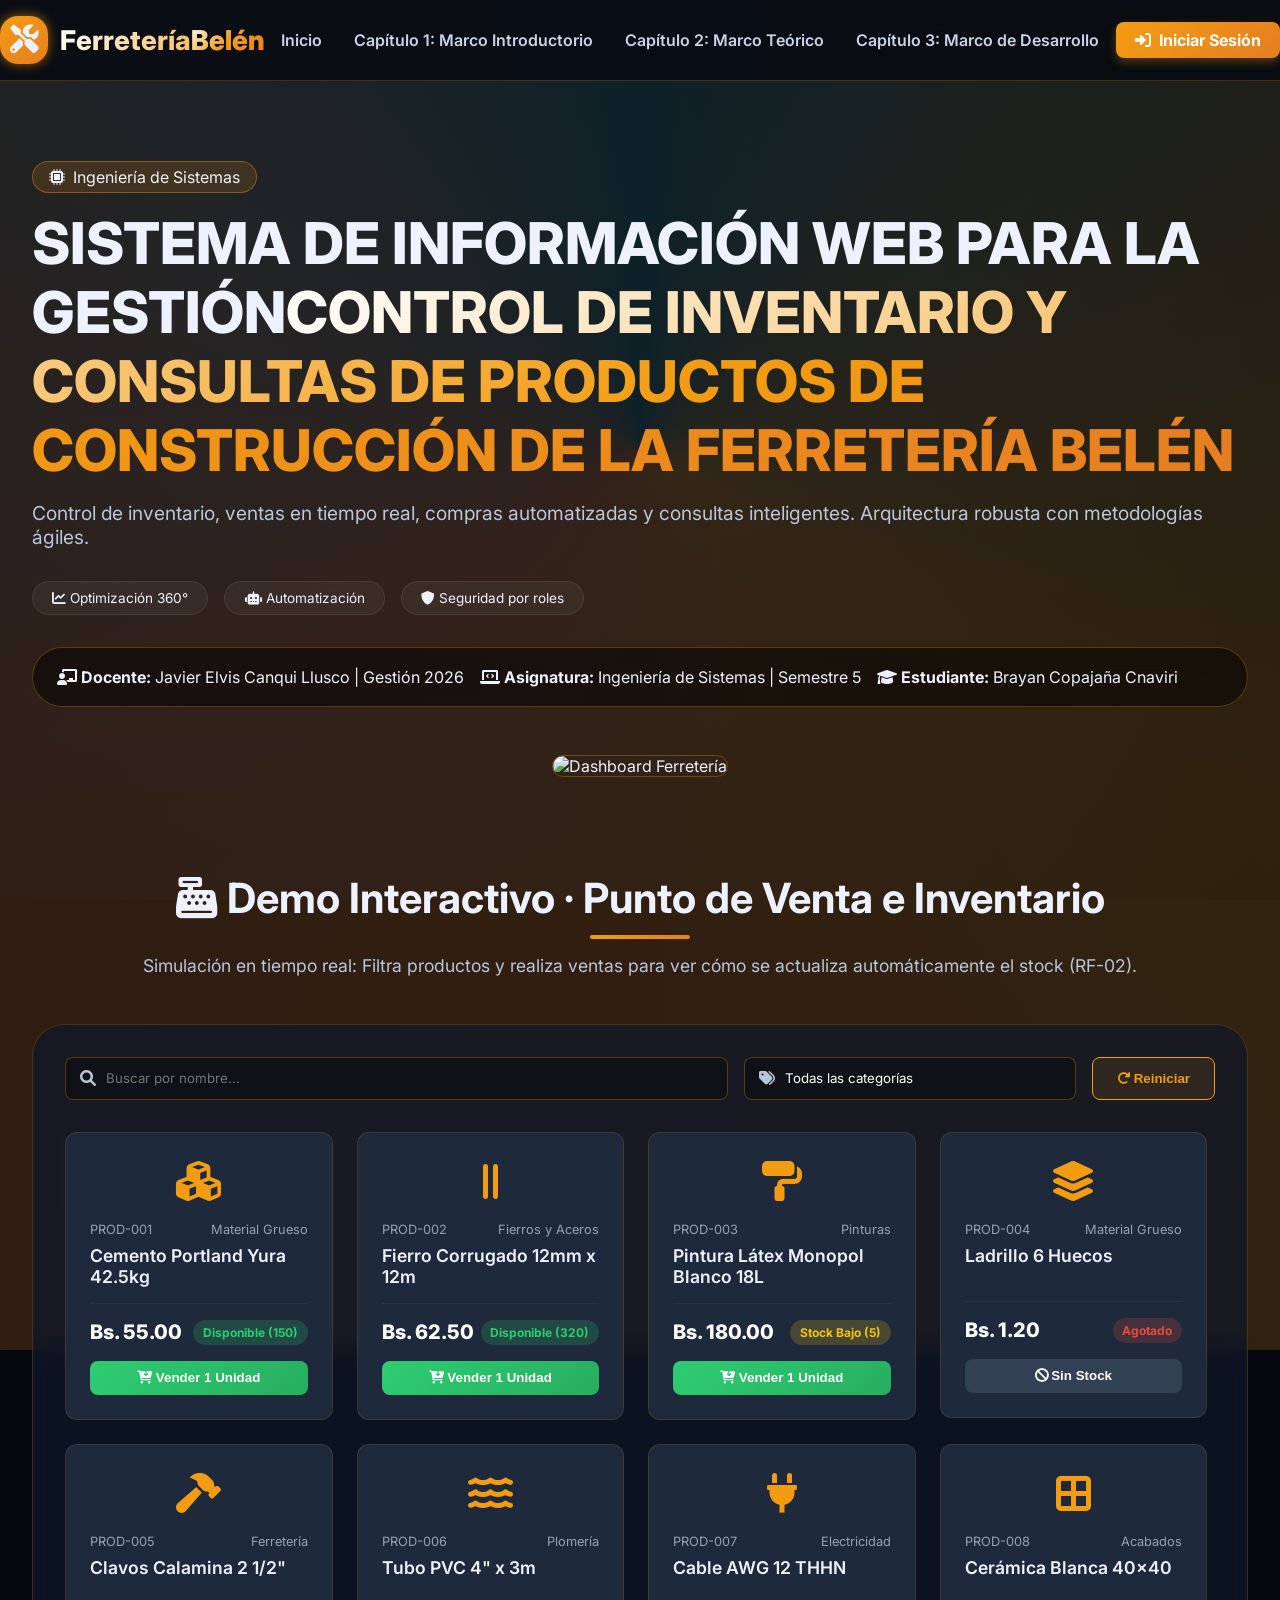
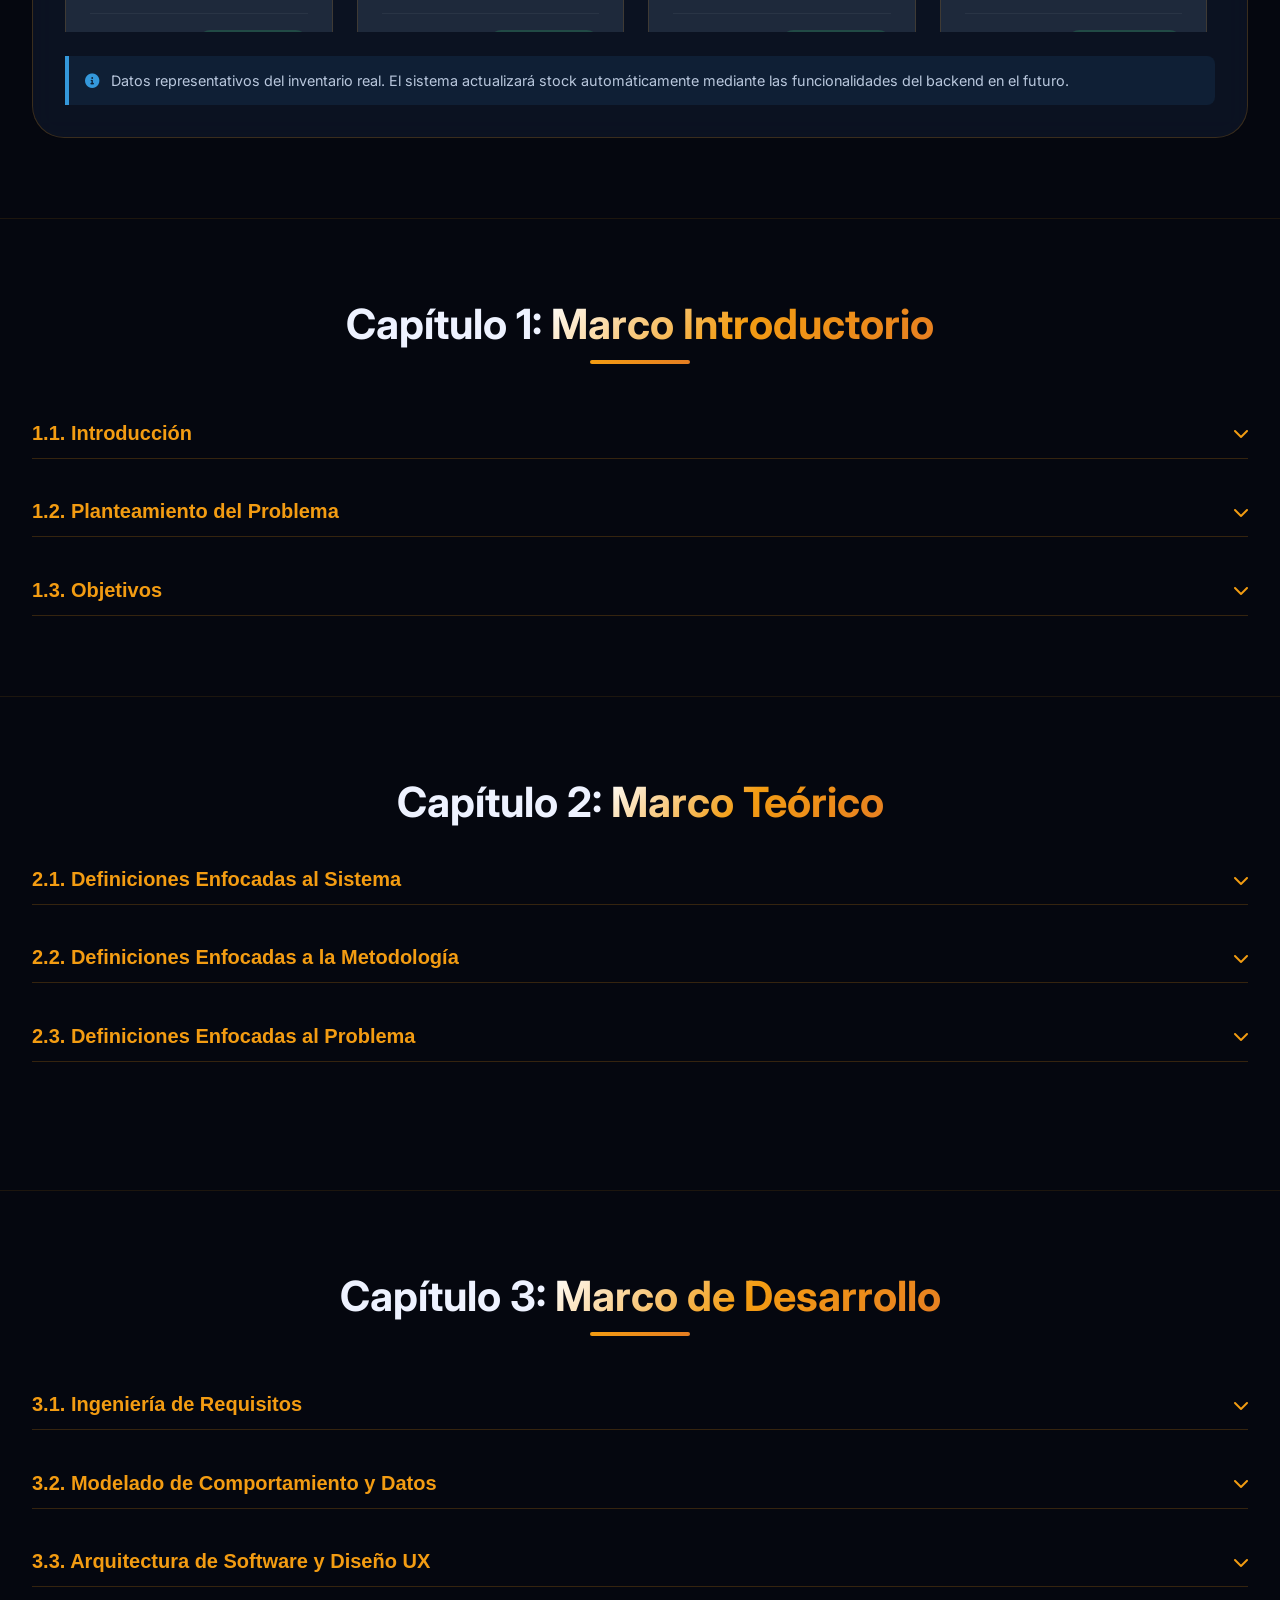
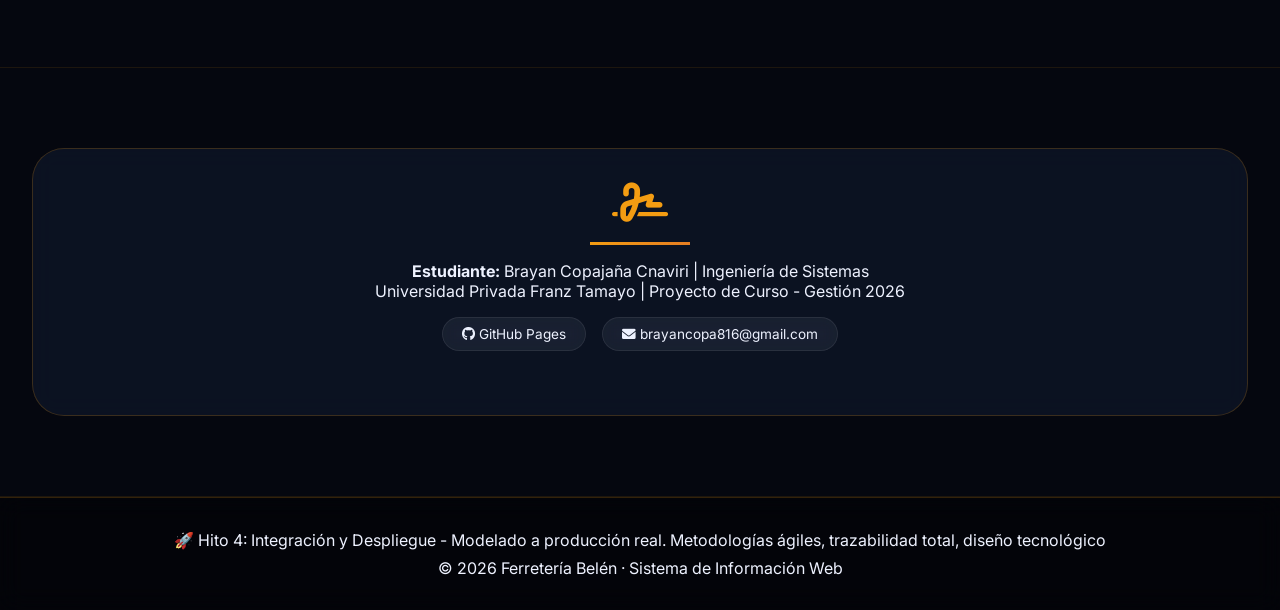
==== index.html @ 6c9a2f6b "Add files via upload" ====
<!DOCTYPE html>
<html lang="es">
<head>
    <meta charset="UTF-8">
    <meta name="viewport" content="width=device-width, initial-scale=1.0, viewport-fit=cover">
    <title>Ferretería Belén | Sistema de Gestión 4.0 - ISI-511</title>
    <!-- Google Fonts & Font Awesome 6 -->
    <link href="https://fonts.googleapis.com/css2?family=Inter:opsz,wght@14..32,300;400;600;700;800;900&display=swap" rel="stylesheet">
    <link rel="stylesheet" href="https://cdnjs.cloudflare.com/ajax/libs/font-awesome/6.0.0-beta3/css/all.min.css">
    <!-- CSS Propios -->
    <link rel="stylesheet" href="assets/css/style.css">
    <link rel="stylesheet" href="assets/css/responsive.css">
</head>
<body>
<div class="bg-aura"></div>

<header class="header">
    <div class="container nav-container">
        <div class="logo">
            <div class="logo-icon"><i class="fas fa-tools"></i></div>
            <div class="logo-text">Ferretería<span class="gradient-text">Belén</span></div>
        </div>
        <button class="mobile-toggle" id="menuToggle"><i class="fas fa-bars"></i></button>
        <nav class="nav-menu" id="navMenu">
            <ul>
                <li><a href="#inicio" class="nav-link">Inicio</a></li>
                <li><a href="#capitulo1" class="nav-link">Capítulo 1: Marco Introductorio</a></li>
                <li><a href="#capitulo2" class="nav-link">Capítulo 2: Marco Teórico</a></li>
                <li><a href="#capitulo3" class="nav-link">Capítulo 3: Marco de Desarrollo</a></li>
            </ul>
        </nav>

        <!-- Acceso al Sistema -->
        <div class="system-access" style="display: flex; gap: 1rem; align-items: center;">
            <a href="login.html" class="btn-login-static" style="background: linear-gradient(135deg, #f39c12, #e67e22); color: #fff; padding: 0.5rem 1.2rem; border-radius: 8px; font-weight: 700; text-decoration: none; display: flex; align-items: center; gap: 0.5rem; transition: 0.3s; box-shadow: 0 4px 10px rgba(243,156,18,0.3);">
                <i class="fas fa-sign-in-alt"></i> Iniciar Sesión
            </a>
        </div>
    </div>
</header>   

<main>
    <section id="inicio" class="hero">
        <div class="container hero-content">
            <div class="hero-text">
                <div class="hero-badge"><i class="fas fa-microchip"></i> Ingeniería de Sistemas </div>
                <h1>SISTEMA DE INFORMACIÓN WEB PARA LA GESTIÓN<span class="gradient-text">CONTROL DE INVENTARIO Y CONSULTAS DE PRODUCTOS DE CONSTRUCCIÓN DE LA FERRETERÍA BELÉN</span></h1>
                <p>Control de inventario, ventas en tiempo real, compras automatizadas y consultas inteligentes. Arquitectura robusta con metodologías ágiles.</p>
                <div class="stats-chip">
                    <span class="chip"><i class="fas fa-chart-line"></i> Optimización 360°</span>
                    <span class="chip"><i class="fas fa-robot"></i> Automatización</span>
                    <span class="chip"><i class="fas fa-shield-alt"></i> Seguridad por roles</span>
                </div>
                <div class="hero-card">
                    <div><i class="fas fa-chalkboard-user"></i> <strong>Docente:</strong> Javier Elvis Canqui Llusco | Gestión 2026</div>
                    <div><i class="fas fa-laptop-code"></i> <strong>Asignatura:</strong> Ingeniería de Sistemas | Semestre 5</div>
                    <div><i class="fas fa-graduation-cap"></i> <strong>Estudiante:</strong> Brayan Copajaña Cnaviri</div>
                </div>
            </div>
            <div class="hero-img">
                <img src="assets/img/logo.jpg" alt="Dashboard Ferretería">
            </div>
        </div>
    </section>



    </section>

<!-- DEMO INTERACTIVO: Consulta de productos (simulación frontend) -->
<section id="demo" class="section demo-section" style="padding-top: 2rem;">
    <div class="container">
        <div class="section-header">
            <h2><i class="fas fa-cash-register"></i> Demo Interactivo · Punto de Venta e Inventario</h2>
            <div class="gradient-line"></div>
            <p style="color: #b9c7dd; margin-top: 1rem; font-size: 1.1rem;">Simulación en tiempo real: Filtra productos y realiza ventas para ver cómo se actualiza automáticamente el stock (RF-02).</p>
        </div>
        <div class="glass-card demo-card" style="padding: 2rem;">
            <div class="filters-bar" style="display: flex; gap: 1rem; margin-bottom: 2rem; flex-wrap: wrap;">
                <div class="search-box" style="flex: 2; position: relative;">
                    <i class="fas fa-search" style="position: absolute; left: 15px; top: 50%; transform: translateY(-50%); color: #b9c7dd;"></i>
                    <input type="text" id="searchInput" placeholder="Buscar por nombre..." aria-label="Buscar producto" style="width: 100%; background: rgba(0,0,0,0.3); border: 1px solid rgba(243,156,18,0.3); color: white; padding: 0.8rem 1rem 0.8rem 2.5rem; border-radius: 8px; outline: none; font-family: 'Inter', sans-serif;">
                </div>
                <div class="category-filter" style="flex: 1; position: relative;">
                    <i class="fas fa-tags" style="position: absolute; left: 15px; top: 50%; transform: translateY(-50%); color: #b9c7dd;"></i>
                    <select id="categorySelect" style="width: 100%; background: rgba(0,0,0,0.3); border: 1px solid rgba(243,156,18,0.3); color: white; padding: 0.8rem 1rem 0.8rem 2.5rem; border-radius: 8px; outline: none; font-family: 'Inter', sans-serif; appearance: none; cursor: pointer;">
                        <option value="all" style="background: #0a0f1f;">Todas las categorías</option>
                    </select>
                </div>
                <button id="resetFilterBtn" class="btn-reset" style="background: rgba(243,156,18,0.1); border: 1px solid #f39c12; color: #f39c12; padding: 0.8rem 1.5rem; border-radius: 8px; cursor: pointer; transition: 0.3s; font-weight: 600;"><i class="fas fa-rotate-right"></i> Reiniciar</button>
            </div>
            
            <div id="productsContainer" class="products-grid-demo" style="display: grid; grid-template-columns: repeat(auto-fill, minmax(250px, 1fr)); gap: 1.5rem; margin-bottom: 1.5rem; max-height: 500px; overflow-y: auto; padding-right: 0.5rem;">
                <div class="loading-spinner" style="text-align: center; width: 100%; padding: 2rem; color: #f39c12;"><i class="fas fa-spinner fa-pulse"></i> Cargando catálogo...</div>
            </div>
            
            <div class="demo-info" style="background: rgba(52, 152, 219, 0.1); border-left: 4px solid #3498db; padding: 1rem; border-radius: 0 8px 8px 0; color: #b9c7dd; font-size: 0.9rem;">
                <i class="fas fa-info-circle" style="color: #3498db; margin-right: 0.5rem;"></i> Datos representativos del inventario real. El sistema actualizará stock automáticamente mediante las funcionalidades del backend en el futuro.
            </div>
        </div>
    </div>
</section>

<!-- CAPÍTULO 1: MARCO INTRODUCTORIO -->
<section id="capitulo1" class="section">
    <div class="container">
        <div class="section-header">
            <h2>Capítulo 1: <span class="gradient-text">Marco Introductorio</span></h2>
            <div class="gradient-line"></div>
        </div>
        
        <div class="content-block" style="margin-top: 2rem; color: #e2e8f0; line-height: 1.8;">

            <!-- 1.1 Introducción -->
            <div class="accordion-h3">
                <button class="accordion-btn" onclick="toggleAccordion(this)">
                    <span>1.1. Introducción</span>
                    <i class="fas fa-chevron-down accordion-icon"></i>
                </button>
            </div>
            <div class="accordion-content">
            <p style="margin-bottom: 1rem; padding-top: 1rem;">La transformación digital se ha convertido en un factor clave para mejorar la competitividad y eficiencia de las organizaciones, especialmente en pequeñas y medianas empresas dedicadas a actividades comerciales. En el sector ferretero, la gestión adecuada de inventarios, ventas y compras constituye un elemento fundamental para garantizar la disponibilidad de productos, optimizar recursos y brindar una atención eficiente a los clientes.</p>
            <p style="margin-bottom: 1rem;">La Ferretería Belén desarrolla actividades relacionadas con la comercialización de materiales y productos para la construcción, manejando un amplio catálogo de artículos que requieren un control permanente de existencias, movimientos de inventario y registro de transacciones comerciales. Sin embargo, gran parte de estos procesos se realizan de forma manual mediante registros físicos y anotaciones tradicionales, lo que limita la capacidad de administrar la información de manera eficiente y oportuna.</p>
            <p style="margin-bottom: 1rem;">Desde la perspectiva de la Ingeniería de Sistemas, la automatización de procesos mediante sistemas de información permite integrar datos, reducir errores operativos y proporcionar información confiable para la toma de decisiones. En este contexto, surge la necesidad de desarrollar un Sistema de Información Web para la Gestión, Control de Inventarios y Consultas de Productos de Construcción de la Ferretería Belén, orientado a optimizar los procesos administrativos y operativos mediante el uso de tecnologías web, bases de datos relacionales y mecanismos de control automatizado.</p>
            <p style="margin-bottom: 2rem;">La implementación de esta solución tecnológica permitirá centralizar la información de productos, ventas, compras y consultas, facilitando el acceso en tiempo real a los datos del negocio y contribuyendo al fortalecimiento de la gestión organizacional de la empresa.</p>
            </div>

            <!-- 1.2 Planteamiento del Problema -->
            <div class="accordion-h3">
                <button class="accordion-btn" onclick="toggleAccordion(this)">
                    <span>1.2. Planteamiento del Problema</span>
                    <i class="fas fa-chevron-down accordion-icon"></i>
                </button>
            </div>
            <div class="accordion-content">
            <p style="margin-bottom: 1rem;">Actualmente, la Ferretería Belén presenta deficiencias en la gestión y control de su inventario debido a la utilización de procedimientos manuales para el registro de productos, ventas y compras. Esta situación genera dificultades para mantener información actualizada sobre la disponibilidad de productos, ocasionando inconsistencias en los registros, errores humanos frecuentes y retrasos en las operaciones diarias. La ausencia de un sistema integrado impide realizar un seguimiento preciso de las entradas y salidas de inventario, provocando pérdidas económicas derivadas de productos vencidos, dañados o extraviados. Asimismo, existe dificultad para identificar productos con alta demanda, productos de baja rotación y niveles críticos de stock, afectando directamente la planificación de compras y la reposición de mercancías.</p>
            <p style="margin-bottom: 1.5rem;">Bajo este contexto, se formula la siguiente Pregunta Esencial desarrollada:</p>
            
            <div class="glass-card" style="margin-bottom: 1.5rem; text-align: center; border-left: 4px solid #f39c12;">
                <strong>¿Cómo diseñar e implementar un sistema de información web que permita automatizar, optimizar y asegurar el control del inventario en la Ferretería Belén, garantizando precisión en los registros, acceso en tiempo real a la información y soporte efectivo para la toma de decisiones?</strong>
            </div>

            <p style="margin-bottom: 1rem; padding-top: 1rem;">La presente investigación busca responder esta interrogante mediante el análisis, diseño y propuesta de una solución tecnológica que permita mejorar significativamente la gestión de inventarios, ventas, compras y consultas de productos dentro de la organización.</p>
            </div>

            <!-- 1.3 Objetivos -->
            <div class="accordion-h3">
                <button class="accordion-btn" onclick="toggleAccordion(this)">
                    <span>1.3. Objetivos</span>
                    <i class="fas fa-chevron-down accordion-icon"></i>
                </button>
            </div>
            <div class="accordion-content">

            <div class="accordion-h4">
                <button class="accordion-btn" onclick="toggleAccordion(this)">
                    <span>1.3.1. Objetivo General</span>
                    <i class="fas fa-chevron-down accordion-icon"></i>
                </button>
            </div>
            <div class="accordion-content">
            <div class="glass-card" style="margin-bottom: 1.5rem; margin-top:0.5rem;">
                <p>Desarrollar un sistema de información web para la gestión, control de inventarios y consulta de productos de construcción de la Ferretería Belén, mediante la integración de módulos de administración de productos, ventas, compras, reportes y consultas, con el propósito de automatizar los procesos operativos, garantizar la integridad de la información, optimizar el control del inventario y proporcionar soporte eficiente para la toma de decisiones administrativas.</p>
            </div>
            </div>

            <div class="accordion-h4">
                <button class="accordion-btn" onclick="toggleAccordion(this)">
                    <span>1.3.2. Objetivos Específicos</span>
                    <i class="fas fa-chevron-down accordion-icon"></i>
                </button>
            </div>
            <div class="accordion-content">
            <div class="glass-card" style="margin-bottom: 1.5rem; margin-top:0.5rem;">
                <ul style="margin-left: 0.5rem; list-style: none; padding-left: 0;">
                    <li style="margin-bottom: 0.8rem; padding-left: 1.5rem; text-indent: -1.5rem;"><i class="fas fa-check" style="color: #f39c12; margin-right: 0.5rem;"></i>Implementar un módulo de gestión de productos que permita registrar, actualizar, eliminar y consultar información relacionada con productos de construcción, incluyendo categorías, proveedores, precios y niveles de stock.</li>
                    <li style="margin-bottom: 0.8rem; padding-left: 1.5rem; text-indent: -1.5rem;"><i class="fas fa-check" style="color: #f39c12; margin-right: 0.5rem;"></i>Desarrollar un módulo de gestión de ventas que registre transacciones comerciales en tiempo real, genere comprobantes y actualice automáticamente las existencias disponibles en el inventario.</li>
                    <li style="margin-bottom: 0.8rem; padding-left: 1.5rem; text-indent: -1.5rem;"><i class="fas fa-check" style="color: #f39c12; margin-right: 0.5rem;"></i>Diseñar e implementar un módulo de gestión de compras a proveedores que permita registrar adquisiciones de productos y sincronizar automáticamente la actualización del stock almacenado.</li>
                    <li style="margin-bottom: 0.8rem; padding-left: 1.5rem; text-indent: -1.5rem;"><i class="fas fa-check" style="color: #f39c12; margin-right: 0.5rem;"></i>Implementar un módulo de consulta de productos que facilite la búsqueda y visualización de información mediante filtros por nombre, categoría, disponibilidad y características del producto.</li>
                    <li style="margin-bottom: 0.8rem; padding-left: 1.5rem; text-indent: -1.5rem;"><i class="fas fa-check" style="color: #f39c12; margin-right: 0.5rem;"></i>Desarrollar un módulo de generación de reportes que permita obtener información consolidada sobre inventarios, ventas, compras y ganancias para apoyar los procesos de control y toma de decisiones.</li>
                    <li style="margin-bottom: 0.8rem; padding-left: 1.5rem; text-indent: -1.5rem;"><i class="fas fa-check" style="color: #f39c12; margin-right: 0.5rem;"></i>Implementar un mecanismo de autenticación y control de acceso basado en roles de usuario, garantizando la seguridad, confidencialidad e integridad de la información gestionada por el sistema.</li>
                    <li style="margin-bottom: 0.8rem; padding-left: 1.5rem; text-indent: -1.5rem;"><i class="fas fa-check" style="color: #f39c12; margin-right: 0.5rem;"></i>Diseñar una arquitectura cliente-servidor basada en tecnologías web y bases de datos relacionales que asegure la disponibilidad, escalabilidad y mantenibilidad de la aplicación.</li>
                    <li style="margin-bottom: 0.8rem; padding-left: 1.5rem; text-indent: -1.5rem;"><i class="fas fa-check" style="color: #f39c12; margin-right: 0.5rem;"></i>Automatizar los procesos de actualización de inventario mediante reglas de negocio que controlen las entradas y salidas de productos derivadas de compras y ventas realizadas en el sistema.</li>
                </ul>
            </div>
            </div>
            </div><!-- /1.3 content -->

        </div>
    </div>
</section>

<!-- CAPÍTULO 2: MARCO TEÓRICO -->
<section id="capitulo2" class="section">
    <div class="container">
        <div class="section-header">
            <h2>Capítulo 2: <span class="gradient-text">Marco Teórico</span></h2>
        <div class="content-block" style="margin-top: 2rem; color: #e2e8f0; line-height: 1.8;">

            <!-- 2.1 Definiciones al Sistema -->
            <div class="accordion-h3">
                <button class="accordion-btn" onclick="toggleAccordion(this)">
                    <span>2.1. Definiciones Enfocadas al Sistema</span>
                    <i class="fas fa-chevron-down accordion-icon"></i>
                </button>
            </div>
            <div class="accordion-content">

            <div class="accordion-h4">
                <button class="accordion-btn" onclick="toggleAccordion(this)">
                    <span>2.1.1. Sistema de Información Web</span>
                    <i class="fas fa-chevron-down accordion-icon"></i>
                </button>
            </div>
            <div class="accordion-content">
            <div class="glass-card" style="margin-bottom: 1.5rem; margin-top:0.5rem;">
                <p style="margin-bottom: 1rem;">Un sistema de información web es una aplicación informática desarrollada para gestionar, procesar, almacenar y distribuir información mediante tecnologías web, permitiendo el acceso a los datos a través de navegadores y redes de comunicación. Su finalidad es automatizar procesos organizacionales, mejorar la eficiencia operativa y proporcionar información confiable para la toma de decisiones.</p>
                <p>En el presente proyecto, el Sistema de Información Web para la Gestión, Control de Inventarios y Consultas de Productos de Construcción de la Ferretería Belén permitirá administrar productos, ventas, compras, consultas y reportes mediante una plataforma centralizada y accesible para los usuarios autorizados.</p>
            </div>
            </div>

            <div class="accordion-h4">
                <button class="accordion-btn" onclick="toggleAccordion(this)">
                    <span>2.1.2. Taxonomía del Sistema</span>
                    <i class="fas fa-chevron-down accordion-icon"></i>
                </button>
            </div>
            <div class="accordion-content">
            <div class="glass-card" style="margin-bottom: 1.5rem; margin-top:0.5rem;">
                <p style="margin-bottom: 1rem;">Voy a tomar como base la bibliográfica de Ian Sommerville en su obra "Ingeniería de Software" el presente proyecto se clasifica formalmente dentro de las categorías de aplicaciones interactivas basadas en transacciones o compras. La justificación es que según Sommerville, las aplicaciones interactivas basadas en transacciones son aquellos sistemas de software que se ejecutan en una computadora remota y los cuales los usuarios acceden desde sus propias terminales para interactuar con la base de datos centralizada.</p>
                <p>El autor destaca que la función principal de estos sistemas es procesar las peticiones de los usuarios para actualizar la información de la base de datos o extraer datos de la misma, siendo algunos ejemplos las aplicaciones de gestión empresarial o comercios electrónicos.</p>
            </div>
            </div>
            </div><!-- /2.1 content -->

            <!-- 2.2 Definiciones a la Metodología -->
            <div class="accordion-h3">
                <button class="accordion-btn" onclick="toggleAccordion(this)">
                    <span>2.2. Definiciones Enfocadas a la Metodología</span>
                    <i class="fas fa-chevron-down accordion-icon"></i>
                </button>
            </div>
            <div class="accordion-content">

            <div class="accordion-h4">
                <button class="accordion-btn" onclick="toggleAccordion(this)">
                    <span>2.2.1. Metodología Ágil Scrum</span>
                    <i class="fas fa-chevron-down accordion-icon"></i>
                </button>
            </div>
            <div class="accordion-content">
            <div class="glass-card" style="margin-bottom: 1.5rem; margin-top:0.5rem;">
                <p style="margin-bottom: 1rem;">Scrum es una metodología ágil utilizada para el desarrollo de software mediante procesos iterativos e incrementales. Su objetivo principal es entregar funcionalidades de valor en ciclos cortos denominados Sprints, permitiendo una rápida adaptación a cambios en los requerimientos.</p>
                <p>Para el desarrollo del sistema de la Ferretería Belén, Scrum permitirá organizar el trabajo en módulos funcionales como gestión de productos, ventas, compras, consultas y reportes.</p>
            </div>
            </div>

            <div class="accordion-h4">
                <button class="accordion-btn" onclick="toggleAccordion(this)">
                    <span>2.2.2. Ingeniería de Requisitos</span>
                    <i class="fas fa-chevron-down accordion-icon"></i>
                </button>
            </div>
            <div class="accordion-content">
            <div class="glass-card" style="margin-bottom: 1.5rem; margin-top:0.5rem;">
                <p style="margin-bottom: 1rem;">La Ingeniería de Requisitos es la disciplina encargada de identificar, analizar, documentar y validar las necesidades de los usuarios y de la organización. Constituye la base para el diseño y construcción de sistemas de software.</p>
                <p>En el proyecto se identificaron requisitos funcionales relacionados con la gestión de productos, ventas, compras, consultas y generación de reportes, además de requisitos no funcionales asociados a seguridad, compatibilidad y rendimiento.</p>
            </div>
            </div>

            <div class="accordion-h4">
                <button class="accordion-btn" onclick="toggleAccordion(this)">
                    <span>2.2.3. Diagramas de Casos de Uso (UML)</span>
                    <i class="fas fa-chevron-down accordion-icon"></i>
                </button>
            </div>
            <div class="accordion-content">
            <div class="glass-card" style="margin-bottom: 1.5rem; margin-top:0.5rem;">
                <p style="margin-bottom: 1rem;">Los Diagramas de Casos de Uso forman parte del Lenguaje Unificado de Modelado (UML) y permiten representar gráficamente la interacción entre los actores y las funcionalidades del sistema.</p>
                <p>En el sistema de la Ferretería Belén, los principales actores son el Administrador y el Cliente. Los casos de uso identificados incluyen iniciar sesión, gestionar productos, gestionar ventas, gestionar compras a proveedores, consultar productos y generar reportes.</p>
            </div>
            </div>

            <div class="accordion-h4">
                <button class="accordion-btn" onclick="toggleAccordion(this)">
                    <span>2.2.4. Modelo Entidad Relación (DER)</span>
                    <i class="fas fa-chevron-down accordion-icon"></i>
                </button>
            </div>
            <div class="accordion-content">
            <div class="glass-card" style="margin-bottom: 1.5rem; margin-top:0.5rem;">
                <p style="margin-bottom: 1rem;">El Modelo Entidad Relación (DER) es una técnica de modelado de datos utilizada para representar la estructura lógica de una base de datos mediante entidades, atributos y relaciones.</p>
                <p>En el presente proyecto, el DER permite representar entidades como Productos, Ventas, Compras, Clientes, Proveedores, Usuarios y Empleados, definiendo las relaciones necesarias para garantizar la integridad y consistencia de la información almacenada en la base de datos.</p>
            </div>
            </div>
            </div><!-- /2.2 content -->

            <!-- 2.3 Definiciones al Problema -->
            <div class="accordion-h3">
                <button class="accordion-btn" onclick="toggleAccordion(this)">
                    <span>2.3. Definiciones Enfocadas al Problema</span>
                    <i class="fas fa-chevron-down accordion-icon"></i>
                </button>
            </div>
            <div class="accordion-content">

            <div class="accordion-h4">
                <button class="accordion-btn" onclick="toggleAccordion(this)">
                    <span>2.3.1. Glosario Técnico</span>
                    <i class="fas fa-chevron-down accordion-icon"></i>
                </button>
            </div>
            <div class="accordion-content">
            <div class="glass-card" style="margin-bottom: 1.5rem; margin-top:0.5rem;">
                <ul style="margin-left: 0.5rem; list-style: none; padding-left: 0;">
                    <li style="margin-bottom: 0.8rem; padding-left: 1.5rem; text-indent: -1.5rem;"><i class="fas fa-angle-right" style="color: #f39c12; margin-right: 0.5rem;"></i><strong>Inventario:</strong> Conjunto de productos almacenados disponibles para su comercialización.</li>
                    <li style="margin-bottom: 0.8rem; padding-left: 1.5rem; text-indent: -1.5rem;"><i class="fas fa-angle-right" style="color: #f39c12; margin-right: 0.5rem;"></i><strong>Stock:</strong> Cantidad existente de un producto dentro del inventario.</li>
                    <li style="margin-bottom: 0.8rem; padding-left: 1.5rem; text-indent: -1.5rem;"><i class="fas fa-angle-right" style="color: #f39c12; margin-right: 0.5rem;"></i><strong>Producto:</strong> Artículo de construcción comercializado por la Ferretería Belén.</li>
                    <li style="margin-bottom: 0.8rem; padding-left: 1.5rem; text-indent: -1.5rem;"><i class="fas fa-angle-right" style="color: #f39c12; margin-right: 0.5rem;"></i><strong>Proveedor:</strong> Empresa o persona encargada de suministrar productos a la ferretería.</li>
                    <li style="margin-bottom: 0.8rem; padding-left: 1.5rem; text-indent: -1.5rem;"><i class="fas fa-angle-right" style="color: #f39c12; margin-right: 0.5rem;"></i><strong>Venta:</strong> Transacción comercial mediante la cual se registra la salida de productos.</li>
                    <li style="margin-bottom: 0.8rem; padding-left: 1.5rem; text-indent: -1.5rem;"><i class="fas fa-angle-right" style="color: #f39c12; margin-right: 0.5rem;"></i><strong>Compra:</strong> Proceso de adquisición de productos provenientes de proveedores.</li>
                    <li style="margin-bottom: 0.8rem; padding-left: 1.5rem; text-indent: -1.5rem;"><i class="fas fa-angle-right" style="color: #f39c12; margin-right: 0.5rem;"></i><strong>Cliente:</strong> Persona que adquiere productos ofrecidos por la ferretería.</li>
                    <li style="margin-bottom: 0.8rem; padding-left: 1.5rem; text-indent: -1.5rem;"><i class="fas fa-angle-right" style="color: #f39c12; margin-right: 0.5rem;"></i><strong>Reporte:</strong> Documento generado por el sistema con información de inventario, ventas o ganancias.</li>
                    <li style="margin-bottom: 0.8rem; padding-left: 1.5rem; text-indent: -1.5rem;"><i class="fas fa-angle-right" style="color: #f39c12; margin-right: 0.5rem;"></i><strong>Categoría:</strong> Clasificación para organizar los productos dentro del sistema.</li>
                </ul>
            </div>
            </div>

            <div class="accordion-h4">
                <button class="accordion-btn" onclick="toggleAccordion(this)">
                    <span>2.3.2. Reglas de Negocio</span>
                    <i class="fas fa-chevron-down accordion-icon"></i>
                </button>
            </div>
            <div class="accordion-content">
            <div class="glass-card" style="margin-bottom: 1.5rem; margin-top:0.5rem;">
                <ul style="margin-left: 0.5rem; list-style: none; padding-left: 0;">
                    <li style="margin-bottom: 0.8rem; padding-left: 2rem; text-indent: -2rem;"><strong style="color: #f39c12;">RN-01.</strong> Todo producto registrado debe pertenecer a una categoría existente.</li>
                    <li style="margin-bottom: 0.8rem; padding-left: 2rem; text-indent: -2rem;"><strong style="color: #f39c12;">RN-02.</strong> Todo producto debe estar asociado a un proveedor registrado en el sistema.</li>
                    <li style="margin-bottom: 0.8rem; padding-left: 2rem; text-indent: -2rem;"><strong style="color: #f39c12;">RN-03.</strong> No se podrá realizar una venta si el stock disponible es menor a la cantidad solicitada.</li>
                    <li style="margin-bottom: 0.8rem; padding-left: 2rem; text-indent: -2rem;"><strong style="color: #f39c12;">RN-04.</strong> Cada venta debe actualizar automáticamente el stock del producto.</li>
                    <li style="margin-bottom: 0.8rem; padding-left: 2rem; text-indent: -2rem;"><strong style="color: #f39c12;">RN-05.</strong> Cada compra registrada debe incrementar automáticamente el inventario.</li>
                    <li style="margin-bottom: 0.8rem; padding-left: 2rem; text-indent: -2rem;"><strong style="color: #f39c12;">RN-06.</strong> Solo los usuarios autenticados podrán acceder a las funcionalidades administrativas.</li>
                    <li style="margin-bottom: 0.8rem; padding-left: 2rem; text-indent: -2rem;"><strong style="color: #f39c12;">RN-07.</strong> Los clientes únicamente podrán realizar consultas de productos y disponibilidad.</li>
                    <li style="margin-bottom: 0.8rem; padding-left: 2rem; text-indent: -2rem;"><strong style="color: #f39c12;">RN-08.</strong> El sistema deberá registrar la fecha y hora de cada compra y venta realizada.</li>
                    <li style="margin-bottom: 0.8rem; padding-left: 2rem; text-indent: -2rem;"><strong style="color: #f39c12;">RN-09.</strong> Todo reporte deberá generarse utilizando información almacenada en la base de datos.</li>
                    <li style="margin-bottom: 0.8rem; padding-left: 2rem; text-indent: -2rem;"><strong style="color: #f39c12;">RN-10.</strong> Los productos con stock igual a cero serán considerados productos agotados.</li>
                </ul>
            </div>
            </div><!-- /2.3.2 content -->
            </div><!-- /2.3 content -->
        </div>
    </div>
</section>

<!-- CAPÍTULO 3: MARCO DE DESARROLLO -->
<section id="capitulo3" class="section">
    <div class="container">
        <div class="section-header">
            <h2>Capítulo 3: <span class="gradient-text">Marco de Desarrollo</span></h2>
            <div class="gradient-line"></div>
        </div>

        <div class="content-block" style="margin-top: 2rem; color: #e2e8f0; line-height: 1.8;">
            
            <div class="accordion-h3">
                <button class="accordion-btn" onclick="toggleAccordion(this)">
                    <span>3.1. Ingeniería de Requisitos</span>
                    <i class="fas fa-chevron-down accordion-icon"></i>
                </button>
            </div>
            <div class="accordion-content">
            
            <div class="accordion-h4">
                <button class="accordion-btn" onclick="toggleAccordion(this)">
                    <span>3.1.1. Especificación de Requisitos</span>
                    <i class="fas fa-chevron-down accordion-icon"></i>
                </button>
            </div>
            <div class="accordion-content">
            <p style="margin-bottom: 1.5rem;">La especificación de requisitos permite identificar y documentar las necesidades del sistema, describiendo las funciones que deberá realizar y las condiciones de calidad que deberá cumplir. Estos requisitos sirven como base para el diseño, desarrollo y validación del sistema web de la ferretería “Belén”.</p>

            <div class="accordion-h4" style="margin-left: 1rem;">
                <button class="accordion-btn" onclick="toggleAccordion(this)">
                    <span>3.1.1.1. Requisitos Funcionales (RF)</span>
                    <i class="fas fa-chevron-down accordion-icon"></i>
                </button>
            </div>
            <div class="accordion-content">
            <p style="margin-bottom: 1rem;">Los requisitos funcionales describen las funciones y procesos que el sistema debe ejecutar para satisfacer las necesidades del usuario. Estos requisitos definen las operaciones principales del sistema, como el registro de productos, control de ventas, consultas y generación de reportes.</p>

            <div class="table-wrapper" style="margin-bottom: 2rem;">
                <table class="styled-table" style="width: 100%; border-collapse: collapse;">
                    <thead>
                        <tr>
                            <th>Código</th>
                            <th>Hallazgo (Dato)</th>
                            <th>Requisito Funcional Redactado</th>
                            <th>Clasificación</th>
                            <th>Prioridad MoSCoW</th>
                        </tr>
                    </thead>
                    <tbody>
                        <tr>
                            <td><strong>RF-01</strong></td>
                            <td>“El administrador necesita registrar rápidamente los productos de construcción para mantener actualizado el inventario”.</td>
                            <td>El sistema debe permitir registrar productos mediante formularios web para almacenar información de nombre, categoría, precio, stock y proveedor.</td>
                            <td>Gestión de inventario</td>
                            <td><span class="moscow" style="background-color: #e74c3c; padding: 0.2rem 0.5rem; border-radius: 4px; color: white; font-weight: bold;">M (Must)</span></td>
                        </tr>
                        <tr>
                            <td><strong>RF-02</strong></td>
                            <td>“El encargado de ventas necesita actualizar automáticamente el stock después de cada venta”.</td>
                            <td>El sistema debe actualizar automáticamente el inventario cuando se registre una venta para mantener información correcta del stock disponible.</td>
                            <td>Control de inventario</td>
                            <td><span class="moscow" style="background-color: #e74c3c; padding: 0.2rem 0.5rem; border-radius: 4px; color: white; font-weight: bold;">M (Must)</span></td>
                        </tr>
                        <tr>
                            <td><strong>RF-03</strong></td>
                            <td>“Los clientes quieren buscar productos de forma rápida por nombre o categoría”.</td>
                            <td>El sistema debe permitir buscar productos mediante filtros por nombre, categoría o disponibilidad para facilitar la consulta de productos.</td>
                            <td>Consulta y búsqueda</td>
                            <td><span class="moscow" style="background-color: #f39c12; padding: 0.2rem 0.5rem; border-radius: 4px; color: #0f172a; font-weight: bold;">S (Should)</span></td>
                        </tr>
                        <tr>
                            <td><strong>RF-04</strong></td>
                            <td>“El administrador desea generar reportes de ventas y ganancias mensuales”.</td>
                            <td>El sistema debe generar reportes de ventas e inventario utilizando la información almacenada en la base de datos para apoyar la toma de decisiones.</td>
                            <td>Reportes administrativos</td>
                            <td><span class="moscow" style="background-color: #f39c12; padding: 0.2rem 0.5rem; border-radius: 4px; color: #0f172a; font-weight: bold;">S (Should)</span></td>
                        </tr>
                        <tr>
                            <td><strong>RF-05</strong></td>
                            <td>“El administrador necesita registrar compras realizadas a proveedores”.</td>
                            <td>El sistema debe registrar compras a proveedores mediante formularios de adquisición para actualizar automáticamente el stock del inventario.</td>
                            <td>Gestión de compras</td>
                            <td><span class="moscow" style="background-color: #e74c3c; padding: 0.2rem 0.5rem; border-radius: 4px; color: white; font-weight: bold;">M (Must)</span></td>
                        </tr>
                    </tbody>
                </table>
            </div>

            </div><!-- /3.1.1.1 content -->

            <div class="accordion-h4" style="margin-left: 1rem;">
                <button class="accordion-btn" onclick="toggleAccordion(this)">
                    <span>3.1.1.2. Requerimientos No Funcionales (RNF)</span>
                    <i class="fas fa-chevron-down accordion-icon"></i>
                </button>
            </div>
            <div class="accordion-content">
            <p style="margin-bottom: 1rem; padding-top: 0.5rem;">Los requerimientos no funcionales describen las características de calidad y restricciones técnicas que debe cumplir el sistema. Estos requisitos garantizan aspectos como seguridad, compatibilidad, rendimiento y usabilidad, asegurando un funcionamiento eficiente y confiable del sistema web.</p>

            <div class="table-wrapper">
                <table class="styled-table" style="width: 100%; border-collapse: collapse;">
                    <thead>
                        <tr>
                            <th>Código</th>
                            <th>Hallazgo (Dato)</th>
                            <th>Requisito No Funcional Redactado</th>
                            <th>Tipo de Calidad</th>
                            <th>Prioridad MoSCoW</th>
                        </tr>
                    </thead>
                    <tbody>
                        <tr>
                            <td><strong>RNF-01</strong></td>
                            <td>“Los usuarios quieren que la información del sistema esté protegida contra accesos no autorizados”.</td>
                            <td>El acceso al sistema deberá estar protegido mediante autenticación de usuarios y contraseñas para garantizar la seguridad de la información.</td>
                            <td>Seguridad</td>
                            <td><span class="moscow" style="background-color: #e74c3c; padding: 0.2rem 0.5rem; border-radius: 4px; color: white; font-weight: bold;">M (Must)</span></td>
                        </tr>
                        <tr>
                            <td><strong>RNF-02</strong></td>
                            <td>“El administrador necesita que el sistema funcione correctamente en computadoras y navegadores actuales”.</td>
                            <td>La interfaz del sistema deberá ser compatible con navegadores web modernos para garantizar accesibilidad y usabilidad.</td>
                            <td>Compatibilidad y usabilidad</td>
                            <td><span class="moscow" style="background-color: #f39c12; padding: 0.2rem 0.5rem; border-radius: 4px; color: #0f172a; font-weight: bold;">S (Should)</span></td>
                        </tr>
                    </tbody>
                </table>
            </div>

            </div><!-- /3.1.1.2 content -->
            </div><!-- /3.1.1 content -->

            <div class="accordion-h4">
                <button class="accordion-btn" onclick="toggleAccordion(this)">
                    <span>3.1.2. Priorización</span>
                    <i class="fas fa-chevron-down accordion-icon"></i>
                </button>
            </div>
            <div class="accordion-content">
            <div class="glass-card" style="margin-bottom: 1.5rem;">
                <p style="margin-bottom: 1rem;">El Producto Mínimo Viable (MVP) del Sistema de Información Web para la Ferretería Belén estará conformado por los requisitos clasificados como Must Have:</p>
                <ul style="margin-left: 0.5rem; list-style: none; padding-left: 0; margin-bottom: 1rem;">
                    <li style="margin-bottom: 0.5rem; padding-left: 1.5rem; text-indent: -1.5rem;"><i class="fas fa-star" style="color: #f39c12; margin-right: 0.5rem;"></i><strong>RF-01:</strong> Gestión de Productos.</li>
                    <li style="margin-bottom: 0.5rem; padding-left: 1.5rem; text-indent: -1.5rem;"><i class="fas fa-star" style="color: #f39c12; margin-right: 0.5rem;"></i><strong>RF-02:</strong> Actualización automática de inventario por ventas.</li>
                    <li style="margin-bottom: 0.5rem; padding-left: 1.5rem; text-indent: -1.5rem;"><i class="fas fa-star" style="color: #f39c12; margin-right: 0.5rem;"></i><strong>RF-05:</strong> Gestión de Compras a Proveedores.</li>
                </ul>
                <p style="margin-bottom: 1rem;">Estas funcionalidades permiten administrar el inventario, registrar movimientos de entrada y salida de productos y mantener actualizado el stock en tiempo real, resolviendo el problema principal identificado en la organización.</p>
                <p>Los requisitos RF-03 y RF-04 se consideran mejoras de segunda prioridad para versiones posteriores del sistema, ya que complementan la funcionalidad principal mediante consultas avanzadas y generación de reportes administrativos.</p>
            </div>
            </div><!-- /3.1.2 accordion-content -->

            <div class="accordion-h4">
                <button class="accordion-btn" onclick="toggleAccordion(this)">
                    <span>3.1.3. Matriz de Trazabilidad (RTM)</span>
                    <i class="fas fa-chevron-down accordion-icon"></i>
                </button>
            </div>
            <div class="accordion-content">
            <div class="table-wrapper" style="margin-bottom: 2rem;">
                <table class="styled-table" style="width: 100%; border-collapse: collapse;">
                    <thead>
                        <tr>
                            <th>Objetivo Específico</th>
                            <th>Requisito Funcional (RF)</th>
                            <th>Caso de Uso</th>
                            <th>Entidad del DER</th>
                        </tr>
                    </thead>
                    <tbody>
                        <tr>
                            <td>Implementar un módulo de gestión de productos que permita almacenar y gestionar información detallada como nombre, categoría, precio, stock y proveedor.</td>
                            <td><strong>RF-01:</strong> El sistema debe permitir registrar productos mediante formularios web para almacenar información de nombre, categoría, precio, stock y proveedor.</td>
                            <td>Gestión de Productos</td>
                            <td>Productos, Categorías, Proveedores, Lote_productos</td>
                        </tr>
                        <tr>
                            <td>Implementar un módulo de gestión de productos que permita almacenar y gestionar información detallada como nombre, categoría, precio, stock y proveedor.</td>
                            <td><strong>RF-02:</strong> El sistema debe actualizar automáticamente el inventario cuando se registre una venta.</td>
                            <td>Gestión de Productos</td>
                            <td>Productos, Venta_productos</td>
                        </tr>
                        <tr>
                            <td>Diseñar una interfaz web accesible para los clientes, que permita visualizar de forma clara y ordenada los productos disponibles en venta.</td>
                            <td><strong>RF-03:</strong> El sistema debe permitir buscar productos mediante filtros por nombre, categoría o disponibilidad.</td>
                            <td>Consulta de Productos</td>
                            <td>Productos, Categorías</td>
                        </tr>
                        <tr>
                            <td>Diseñar una interfaz web accesible para los clientes, que permita visualizar de forma clara y ordenada los productos disponibles en venta.</td>
                            <td><strong>RF-03:</strong> El sistema debe permitir consultar productos disponibles en stock.</td>
                            <td>Consulta de Productos</td>
                            <td>Productos</td>
                        </tr>
                        <tr>
                            <td>Crear un módulo de control de ventas que registre las transacciones realizadas, incluyendo fecha, productos vendidos, cantidad y total de la venta.</td>
                            <td><strong>RF-02:</strong> El sistema debe actualizar automáticamente el inventario cuando se registre una venta.</td>
                            <td>Gestión de Ventas</td>
                            <td>Ventas, Venta_productos, Productos, Clientes</td>
                        </tr>
                        <tr>
                            <td>Crear un módulo de control de ventas que registre las transacciones realizadas, incluyendo fecha, productos vendidos, cantidad y total de la venta.</td>
                            <td><strong>RF-04:</strong> El sistema debe generar reportes de ventas e inventario utilizando la información almacenada en la base de datos.</td>
                            <td>Generación de Reportes</td>
                            <td>Ventas, Venta_productos, Productos</td>
                        </tr>
                        <tr>
                            <td>Diseñar un módulo de compras a proveedores que permita registrar adquisiciones y actualizar el stock.</td>
                            <td><strong>RF-05:</strong> El sistema debe registrar compras a proveedores mediante formularios de adquisición para actualizar automáticamente el stock del inventario.</td>
                            <td>Gestión de Compra Proveedores</td>
                            <td>Compras, Compra_productos, Proveedores, Productos</td>
                        </tr>
                        <tr>
                            <td>Generar reportes automatizados de inventario, ventas y ganancias para apoyar la toma de decisiones.</td>
                            <td><strong>RF-04:</strong> El sistema debe generar reportes de ventas, inventario y ganancias.</td>
                            <td>Generación de Reportes</td>
                            <td>Ventas, Compras, Productos, Compra_productos, Venta_productos</td>
                        </tr>
                        <tr>
                            <td>Implementar un sistema de autenticación y control de accesos mediante roles de usuario y validación de credenciales.</td>
                            <td><strong>RF-06:</strong> El sistema debe permitir autenticación de usuarios y control de accesos según roles.</td>
                            <td>Iniciar Sesión</td>
                            <td>Usuarios, Empleados</td>
                        </tr>
                        <tr>
                            <td>Automatizar la actualización del stock de productos mediante procesos sincronizados de compras y ventas.</td>
                            <td><strong>RF-02:</strong> El sistema debe actualizar automáticamente el stock tras ventas.<br><br><strong>RF-05:</strong> El sistema debe actualizar automáticamente el stock tras compras.</td>
                            <td>Gestión de Ventas / Gestión de Compra Proveedores</td>
                            <td>Productos, Venta_productos, Compra_productos</td>
                        </tr>
                    </tbody>
                </table>
            </div>

            </div><!-- /3.1.3 RTM -->
            </div><!-- /3.1 content -->

            <!-- 3.2 Modelado -->
            <div class="accordion-h3">
                <button class="accordion-btn" onclick="toggleAccordion(this)">
                    <span>3.2. Modelado de Comportamiento y Datos</span>
                    <i class="fas fa-chevron-down accordion-icon"></i>
                </button>
            </div>
            <div class="accordion-content">

            <div class="accordion-h4">
                <button class="accordion-btn" onclick="toggleAccordion(this)">
                    <span>3.2.1. Diagrama UML Caso de Uso</span>
                    <i class="fas fa-chevron-down accordion-icon"></i>
                </button>
            </div>
            <div class="accordion-content">
            
            <!-- CASO DE USO GENERAL -->
            <div class="glass-card" style="text-align: center; margin-bottom: 2.5rem; padding: 2rem;">
                <h5 style="color: #f39c12; margin-bottom: 1.5rem; font-size: 1.2rem;"><i class="fas fa-sitemap" style="margin-right: 0.5rem;"></i>Diagrama de Casos de Uso General</h5>
                <img src="assets/img/CASO DE USO GENERAL.png" alt="Diagrama de Casos de Uso General" style="max-width: 100%; border-radius: 8px; border: 1px solid rgba(255, 255, 255, 0.1);">
            </div>

            <!-- CASOS DE USO ESPECÍFICOS -->
            <div style="display: grid; grid-template-columns: repeat(auto-fit, minmax(300px, 1fr)); gap: 1.5rem; margin-bottom: 2rem;">
                <div class="glass-card" style="text-align: center; padding: 1.5rem;">
                    <h5 style="color: #e2e8f0; margin-bottom: 1rem;"><i class="fas fa-project-diagram" style="color: #f39c12; margin-right: 0.5rem;"></i>Caso de Uso 1</h5>
                    <img src="assets/img/CASO DE USO 1.png" alt="Caso de Uso 1" style="max-width: 100%; border-radius: 8px; border: 1px solid rgba(255, 255, 255, 0.1);">
                </div>
                <div class="glass-card" style="text-align: center; padding: 1.5rem;">
                    <h5 style="color: #e2e8f0; margin-bottom: 1rem;"><i class="fas fa-project-diagram" style="color: #f39c12; margin-right: 0.5rem;"></i>Caso de Uso 2</h5>
                    <img src="assets/img/CASO DE USO 2.png" alt="Caso de Uso 2" style="max-width: 100%; border-radius: 8px; border: 1px solid rgba(255, 255, 255, 0.1);">
                </div>
                <div class="glass-card" style="text-align: center; padding: 1.5rem;">
                    <h5 style="color: #e2e8f0; margin-bottom: 1rem;"><i class="fas fa-project-diagram" style="color: #f39c12; margin-right: 0.5rem;"></i>Caso de Uso 3</h5>
                    <img src="assets/img/CASO DE USO 3.png" alt="Caso de Uso 3" style="max-width: 100%; border-radius: 8px; border: 1px solid rgba(255, 255, 255, 0.1);">
                </div>
                <div class="glass-card" style="text-align: center; padding: 1.5rem;">
                    <h5 style="color: #e2e8f0; margin-bottom: 1rem;"><i class="fas fa-project-diagram" style="color: #f39c12; margin-right: 0.5rem;"></i>Caso de Uso 4</h5>
                    <img src="assets/img/CASO DE USO 4.png" alt="Caso de Uso 4" style="max-width: 100%; border-radius: 8px; border: 1px solid rgba(255, 255, 255, 0.1);">
                </div>
                <div class="glass-card" style="text-align: center; padding: 1.5rem;">
                    <h5 style="color: #e2e8f0; margin-bottom: 1rem;"><i class="fas fa-project-diagram" style="color: #f39c12; margin-right: 0.5rem;"></i>Caso de Uso 5</h5>
                    <img src="assets/img/CASO DE USO 5.png" alt="Caso de Uso 5" style="max-width: 100%; border-radius: 8px; border: 1px solid rgba(255, 255, 255, 0.1);">
                </div>
                <div class="glass-card" style="text-align: center; padding: 1.5rem;">
                    <h5 style="color: #e2e8f0; margin-bottom: 1rem;"><i class="fas fa-project-diagram" style="color: #f39c12; margin-right: 0.5rem;"></i>Caso de Uso 6</h5>
                    <img src="assets/img/CASO DE USO 6.png" alt="Caso de Uso 6" style="max-width: 100%; border-radius: 8px; border: 1px solid rgba(255, 255, 255, 0.1);">
                </div>
            </div>

            <!-- 3.2.1.1 DIAGRAMAS DE SECUENCIA -->
            <div class="accordion-h4" style="margin-left: 1rem;">
                <button class="accordion-btn" onclick="toggleAccordion(this)">
                    <span>3.2.1.1. Diagrama de Secuencia</span>
                    <i class="fas fa-chevron-down accordion-icon"></i>
                </button>
            </div>
            <div class="accordion-content">
                

                <div style="display: grid; grid-template-columns: repeat(auto-fit, minmax(300px, 1fr)); gap: 1.5rem; margin-bottom: 2rem;">
                    <div class="glass-card" style="text-align: center; padding: 1.5rem;">
                        <h5 style="color: #e2e8f0; margin-bottom: 1rem;"><i class="fas fa-random" style="color: #f39c12; margin-right: 0.5rem;"></i>Login</h5>
                        <img src="assets/img/DIAGRAMA DE SECUENCIA LOGIN.png" alt="Secuencia Login" style="max-width: 100%; border-radius: 8px; border: 1px solid rgba(255, 255, 255, 0.1);">
                    </div>
                    <div class="glass-card" style="text-align: center; padding: 1.5rem;">
                        <h5 style="color: #e2e8f0; margin-bottom: 1rem;"><i class="fas fa-random" style="color: #f39c12; margin-right: 0.5rem;"></i>Gestión de Productos</h5>
                        <img src="assets/img/DIAGRAMA DE SECUENCIA GESTION DE PERODUCTOS.png" alt="Secuencia Productos" style="max-width: 100%; border-radius: 8px; border: 1px solid rgba(255, 255, 255, 0.1);">
                    </div>
                    <div class="glass-card" style="text-align: center; padding: 1.5rem;">
                        <h5 style="color: #e2e8f0; margin-bottom: 1rem;"><i class="fas fa-random" style="color: #f39c12; margin-right: 0.5rem;"></i>Gestión de Ventas</h5>
                        <img src="assets/img/DIAGRAMA DE SECUENCIA GESTION DE VENTAS.png" alt="Secuencia Ventas" style="max-width: 100%; border-radius: 8px; border: 1px solid rgba(255, 255, 255, 0.1);">
                    </div>
                    <div class="glass-card" style="text-align: center; padding: 1.5rem;">
                        <h5 style="color: #e2e8f0; margin-bottom: 1rem;"><i class="fas fa-random" style="color: #f39c12; margin-right: 0.5rem;"></i>Gestión Compras Proveedores</h5>
                        <img src="assets/img/DIAGRAMA DE SECUENCIA GESTION DE COMPRAS PROVEEDORES.png" alt="Secuencia Compras" style="max-width: 100%; border-radius: 8px; border: 1px solid rgba(255, 255, 255, 0.1);">
                    </div>
                    <div class="glass-card" style="text-align: center; padding: 1.5rem;">
                        <h5 style="color: #e2e8f0; margin-bottom: 1rem;"><i class="fas fa-random" style="color: #f39c12; margin-right: 0.5rem;"></i>Consulta de Productos</h5>
                        <img src="assets/img/DIAGRAMA DE SECUENCIA CONSULTA DE PRODUCTOS.png" alt="Secuencia Consultas" style="max-width: 100%; border-radius: 8px; border: 1px solid rgba(255, 255, 255, 0.1);">
                    </div>
                    <div class="glass-card" style="text-align: center; padding: 1.5rem;">
                        <h5 style="color: #e2e8f0; margin-bottom: 1rem;"><i class="fas fa-random" style="color: #f39c12; margin-right: 0.5rem;"></i>Generación de Reportes</h5>
                        <img src="assets/img/DIAGRAMA DE SECUENCIA GENERACION DE REPORTES.png" alt="Secuencia Reportes" style="max-width: 100%; border-radius: 8px; border: 1px solid rgba(255, 255, 255, 0.1);">
                    </div>
                </div>
            </div><!-- /3.2.1.1 Secuencia -->

            <!-- 3.2.1.2 DIAGRAMA DE CLASES -->
            <div class="accordion-h4" style="margin-left: 1rem;">
                <button class="accordion-btn" onclick="toggleAccordion(this)">
                    <span>3.2.1.2. Diagrama de Clases</span>
                    <i class="fas fa-chevron-down accordion-icon"></i>
                </button>
            </div>
            
            <div class="accordion-content">
                <div class="glass-card" style="text-align: center; margin-bottom: 2.5rem; padding: 2rem;">
                    <h5 style="color: #f39c12; margin-bottom: 1.5rem; font-size: 1.2rem;"><i class="fas fa-random" style="margin-right: 0.5rem;"></i>Diagrama de Secuencia General</h5>
                    <img src="assets/img/DIAGRAMA DE SECUENCIA.png" alt="Diagrama de Secuencia General" style="max-width: 100%; border-radius: 8px; border: 1px solid rgba(255, 255, 255, 0.1);">
                </div>
                
            </div><!-- /3.2.1.2 Clases -->

            </div><!-- /3.2.1 casos de uso -->            <div class="accordion-h4">
                <button class="accordion-btn" onclick="toggleAccordion(this)">
                    <span>3.2.2. Escenario de Éxito</span>
                    <i class="fas fa-chevron-down accordion-icon"></i>
                </button>
            </div>
            <div class="accordion-content">
            <div class="table-wrapper" style="margin-bottom: 2rem;">
                <table class="styled-table" style="width: 100%; border-collapse: collapse;">
                    <thead>
                        <tr>
                            <th>Elemento</th>
                            <th>Descripción</th>
                        </tr>
                    </thead>
                    <tbody>
                        <tr>
                            <td><strong>Caso de Uso</strong></td>
                            <td>Registrar Venta</td>
                        </tr>
                        <tr>
                            <td><strong>Actor Principal</strong></td>
                            <td>Administrador</td>
                        </tr>
                        <tr>
                            <td><strong>Objetivo</strong></td>
                            <td>Registrar la venta de productos y actualizar automáticamente el inventario</td>
                        </tr>
                        <tr>
                            <td><strong>Precondición</strong></td>
                            <td>El administrador debe haber iniciado sesión en el sistema</td>
                        </tr>
                        <tr>
                            <td><strong>Postcondición</strong></td>
                            <td>La venta queda almacenada y el stock actualizado correctamente</td>
                        </tr>
                        <tr>
                            <td><strong>Flujo principal</strong></td>
                            <td>
                                <ol style="margin-left: 1rem; padding-left: 1rem; line-height: 1.8; margin-bottom: 0;">
                                    <li>El administrador accede al módulo de ventas.</li>
                                    <li>El sistema muestra el formulario de registro de ventas.</li>
                                    <li>El administrador selecciona los productos solicitados.</li>
                                    <li>El administrador registra la cantidad de cada producto.</li>
                                    <li>El sistema calcula automáticamente el monto total.</li>
                                    <li>El administrador confirma la transacción.</li>
                                    <li>El sistema registra la venta.</li>
                                    <li>El sistema actualiza automáticamente el stock disponible.</li>
                                    <li>El sistema genera el comprobante de venta.</li>
                                    <li>El sistema muestra el mensaje de confirmación de venta exitosa.</li>
                                </ol>
                            </td>
                        </tr>
                    </tbody>
                </table>
            </div><!-- /3.2.2 escenario -->
            </div><!-- /3.2.2 accordion-content -->

            <div class="accordion-h4">
                <button class="accordion-btn" onclick="toggleAccordion(this)">
                    <span>3.2.3. Diagrama Entidad-Relación (DER)</span>
                    <i class="fas fa-chevron-down accordion-icon"></i>
                </button>
            </div>
            <div class="accordion-content">
            <div class="glass-card" style="margin-bottom: 2rem; margin-top:0.5rem;">
                <p style="margin-bottom: 1rem;">El Diagrama Entidad-Relación representa la estructura lógica de la base de datos del Sistema de Información Web para la Ferretería Belén. El modelo está compuesto por las entidades Usuario, Cliente, Empleado, Proveedor, Categoría, Producto, Compra, DetalleCompra, Venta y DetalleVenta, las cuales permiten gestionar los procesos de inventario, compras y ventas.</p>
                <p style="margin-bottom: 2rem;">Las relaciones establecidas garantizan la integridad referencial mediante claves primarias (PK) y claves foráneas (FK), permitiendo controlar adecuadamente los movimientos de productos y las operaciones comerciales realizadas dentro del sistema.</p>
                
                <div style="text-align: center;">
                    <img src="assets/img/Diagrama Entidad-Relación (DER).jpg" alt="Diagrama Entidad-Relación (DER)" style="max-width: 100%; border-radius: 8px; border: 1px solid rgba(255, 255, 255, 0.1); box-shadow: 0 4px 6px rgba(0,0,0,0.3);">
                </div>
            </div>
            </div><!-- /3.2.3 DER -->

            <div class="accordion-h4">
                <button class="accordion-btn" onclick="toggleAccordion(this)">
                    <span>3.2.4. Diccionario de Datos</span>
                    <i class="fas fa-chevron-down accordion-icon"></i>
                </button>
            </div>
            <div class="accordion-content">
            
            <div style="display: grid; grid-template-columns: repeat(auto-fit, minmax(300px, 1fr)); gap: 1.5rem; margin-bottom: 2rem;">
                <!-- Usuarios -->
                <div class="glass-card">
                    <h5 style="color: #f39c12; margin-bottom: 1rem;">Tabla: Usuarios</h5>
                    <div class="table-wrapper">
                        <table class="styled-table" style="width: 100%; border-collapse: collapse; font-size: 0.85rem;">
                            <thead><tr><th>Nombre del Campo</th><th>Tipo</th><th>PK/FK</th></tr></thead>
                            <tbody>
                                <tr><td>id_usuario</td><td>INT(11)</td><td><strong>PK</strong></td></tr>
                                <tr><td>CI_emp</td><td>INT(11)</td><td><strong>FK</strong></td></tr>
                                <tr><td>Nom_usu</td><td>VARCHAR(100)</td><td></td></tr>
                                <tr><td>Contrasena_usu</td><td>VARCHAR(45)</td><td></td></tr>
                                <tr><td>Ultimo_ingreso_usu</td><td>DATETIME</td><td></td></tr>
                            </tbody>
                        </table>
                    </div>
                </div>

                <!-- Clientes -->
                <div class="glass-card">
                    <h5 style="color: #f39c12; margin-bottom: 1rem;">Tabla: Clientes</h5>
                    <div class="table-wrapper">
                        <table class="styled-table" style="width: 100%; border-collapse: collapse; font-size: 0.85rem;">
                            <thead><tr><th>Nombre del Campo</th><th>Tipo</th><th>PK/FK</th></tr></thead>
                            <tbody>
                                <tr><td>CI_cli</td><td>INT(11)</td><td><strong>PK</strong></td></tr>
                                <tr><td>Nombre_cli</td><td>VARCHAR(100)</td><td></td></tr>
                                <tr><td>Apellidos_cli</td><td>VARCHAR(100)</td><td></td></tr>
                                <tr><td>Num_contacto_cli</td><td>INT(11)</td><td></td></tr>
                                <tr><td>Fecha_registro_cli</td><td>DATETIME</td><td></td></tr>
                            </tbody>
                        </table>
                    </div>
                </div>

                <!-- Empleados -->
                <div class="glass-card">
                    <h5 style="color: #f39c12; margin-bottom: 1rem;">Tabla: Empleados</h5>
                    <div class="table-wrapper">
                        <table class="styled-table" style="width: 100%; border-collapse: collapse; font-size: 0.85rem;">
                            <thead><tr><th>Nombre del Campo</th><th>Tipo</th><th>PK/FK</th></tr></thead>
                            <tbody>
                                <tr><td>CI_emp</td><td>INT(11)</td><td><strong>PK</strong></td></tr>
                                <tr><td>Nombre_emp</td><td>VARCHAR(50)</td><td></td></tr>
                                <tr><td>Paterno_emp</td><td>VARCHAR(50)</td><td></td></tr>
                                <tr><td>Materno_emp</td><td>VARCHAR(50)</td><td></td></tr>
                                <tr><td>Cargo_emp</td><td>VARCHAR(50)</td><td></td></tr>
                                <tr><td>Ciudad_Dep_emp</td><td>VARCHAR(50)</td><td><strong>FK</strong></td></tr>
                                <tr><td>Zona_emp</td><td>VARCHAR(50)</td><td></td></tr>
                                <tr><td>Calle_Av_emp</td><td>VARCHAR(50)</td><td></td></tr>
                                <tr><td>Numero_exterior_emp</td><td>CHAR(10)</td><td></td></tr>
                                <tr><td>Num_contacto_emp</td><td>INT(11)</td><td></td></tr>
                                <tr><td>Correo_electronico_emp</td><td>VARCHAR(100)</td><td></td></tr>
                                <tr><td>Fecha_inicio_emp</td><td>DATETIME</td><td></td></tr>
                                <tr><td>Fecha_retiro_emp</td><td>DATETIME</td><td></td></tr>
                            </tbody>
                        </table>
                    </div>
                </div>

                <!-- ciudad_dep_emp -->
                <div class="glass-card">
                    <h5 style="color: #f39c12; margin-bottom: 1rem;">Tabla: ciudad_dep_emp</h5>
                    <div class="table-wrapper">
                        <table class="styled-table" style="width: 100%; border-collapse: collapse; font-size: 0.85rem;">
                            <thead><tr><th>Nombre del Campo</th><th>Tipo</th><th>PK/FK</th></tr></thead>
                            <tbody>
                                <tr><td>id_Ciudad_Dep_emp</td><td>VARCHAR(50)</td><td><strong>PK</strong></td></tr>
                                <tr><td>nombre_Cie</td><td>VARCHAR(50)</td><td></td></tr>
                                <tr><td>descripcion</td><td>VARCHAR(100)</td><td></td></tr>
                            </tbody>
                        </table>
                    </div>
                </div>

                <!-- Ventas -->
                <div class="glass-card">
                    <h5 style="color: #f39c12; margin-bottom: 1rem;">Tabla: Ventas</h5>
                    <div class="table-wrapper">
                        <table class="styled-table" style="width: 100%; border-collapse: collapse; font-size: 0.85rem;">
                            <thead><tr><th>Nombre del Campo</th><th>Tipo</th><th>PK/FK</th></tr></thead>
                            <tbody>
                                <tr><td>id_venta</td><td>INT(11)</td><td><strong>PK</strong></td></tr>
                                <tr><td>CI_cli</td><td>INT(11)</td><td><strong>FK</strong></td></tr>
                                <tr><td>CI_emp</td><td>INT(11)</td><td><strong>FK</strong></td></tr>
                                <tr><td>Monto_total_venta</td><td>DECIMAL(15,2)</td><td></td></tr>
                                <tr><td>Obs_venta</td><td>VARCHAR(255)</td><td></td></tr>
                                <tr><td>Fecha_venta</td><td>DATETIME</td><td></td></tr>
                            </tbody>
                        </table>
                    </div>
                </div>

                <!-- Venta_productos -->
                <div class="glass-card">
                    <h5 style="color: #f39c12; margin-bottom: 1rem;">Tabla: Venta_productos</h5>
                    <div class="table-wrapper">
                        <table class="styled-table" style="width: 100%; border-collapse: collapse; font-size: 0.85rem;">
                            <thead><tr><th>Nombre del Campo</th><th>Tipo</th><th>PK/FK</th></tr></thead>
                            <tbody>
                                <tr><td>id_venta_prod</td><td>INT(11)</td><td><strong>PK</strong></td></tr>
                                <tr><td>id_venta</td><td>INT(11)</td><td><strong>FK</strong></td></tr>
                                <tr><td>Cant_prod_vent</td><td>INT(11)</td><td></td></tr>
                                <tr><td>Descuento_por_prod</td><td>DECIMAL(15,2)</td><td></td></tr>
                                <tr><td>Fecha_registro_vent_prod</td><td>DATETIME</td><td></td></tr>
                            </tbody>
                        </table>
                    </div>
                </div>

                <!-- Compra_productos -->
                <div class="glass-card">
                    <h5 style="color: #f39c12; margin-bottom: 1rem;">Tabla: Compra_productos</h5>
                    <div class="table-wrapper">
                        <table class="styled-table" style="width: 100%; border-collapse: collapse; font-size: 0.85rem;">
                            <thead><tr><th>Nombre del Campo</th><th>Tipo</th><th>PK/FK</th></tr></thead>
                            <tbody>
                                <tr><td>id_compra_prod</td><td>INT(11)</td><td><strong>PK</strong></td></tr>
                                <tr><td>id_Lote</td><td>INT(11)</td><td><strong>FK</strong></td></tr>
                                <tr><td>Cant_prod_comp</td><td>INT(11)</td><td></td></tr>
                                <tr><td>Precio_unit_comp</td><td>DECIMAL(15,2)</td><td></td></tr>
                                <tr><td>Fecha_registro_comp_prod</td><td>DATETIME</td><td></td></tr>
                            </tbody>
                        </table>
                    </div>
                </div>

                <!-- Compras -->
                <div class="glass-card">
                    <h5 style="color: #f39c12; margin-bottom: 1rem;">Tabla: Compras</h5>
                    <div class="table-wrapper">
                        <table class="styled-table" style="width: 100%; border-collapse: collapse; font-size: 0.85rem;">
                            <thead><tr><th>Nombre del Campo</th><th>Tipo</th><th>PK/FK</th></tr></thead>
                            <tbody>
                                <tr><td>id_compra</td><td>INT(11)</td><td><strong>PK</strong></td></tr>
                                <tr><td>id_proveedor</td><td>INT(11)</td><td><strong>FK</strong></td></tr>
                                <tr><td>Monto_total_compra</td><td>DECIMAL(15,2)</td><td></td></tr>
                                <tr><td>Obs_compra</td><td>VARCHAR(255)</td><td></td></tr>
                                <tr><td>Fecha_compra</td><td>DATETIME</td><td></td></tr>
                            </tbody>
                        </table>
                    </div>
                </div>

                <!-- Proveedores -->
                <div class="glass-card">
                    <h5 style="color: #f39c12; margin-bottom: 1rem;">Tabla: Proveedores</h5>
                    <div class="table-wrapper">
                        <table class="styled-table" style="width: 100%; border-collapse: collapse; font-size: 0.85rem;">
                            <thead><tr><th>Nombre del Campo</th><th>Tipo</th><th>PK/FK</th></tr></thead>
                            <tbody>
                                <tr><td>id_proveedor</td><td>INT(11)</td><td><strong>PK</strong></td></tr>
                                <tr><td>Razon_Social</td><td>VARCHAR(100)</td><td></td></tr>
                                <tr><td>Nombre_encargado</td><td>VARCHAR(100)</td><td></td></tr>
                                <tr><td>Paterno_encargado</td><td>VARCHAR(50)</td><td></td></tr>
                                <tr><td>Materno_encargado</td><td>VARCHAR(50)</td><td></td></tr>
                                <tr><td>Num_proveedor</td><td>INT(11)</td><td></td></tr>
                                <tr><td>Num_contacto_prov</td><td>INT(11)</td><td></td></tr>
                                <tr><td>Ciudad_Dep_prov</td><td>VARCHAR(50)</td><td><strong>FK</strong></td></tr>
                                <tr><td>Calle_Av_prov</td><td>VARCHAR(50)</td><td></td></tr>
                                <tr><td>Numero_exterior_prov</td><td>CHAR(10)</td><td></td></tr>
                                <tr><td>Correo_electronico_prov</td><td>VARCHAR(100)</td><td></td></tr>
                                <tr><td>Fecha_registro_prov</td><td>DATETIME</td><td></td></tr>
                            </tbody>
                        </table>
                    </div>
                </div>

                <!-- ciudad_dep_prov -->
                <div class="glass-card">
                    <h5 style="color: #f39c12; margin-bottom: 1rem;">Tabla: ciudad_dep_prov</h5>
                    <div class="table-wrapper">
                        <table class="styled-table" style="width: 100%; border-collapse: collapse; font-size: 0.85rem;">
                            <thead><tr><th>Nombre del Campo</th><th>Tipo</th><th>PK/FK</th></tr></thead>
                            <tbody>
                                <tr><td>id_Ciudad_Dep_prov</td><td>VARCHAR(50)</td><td><strong>PK</strong></td></tr>
                                <tr><td>nombre_Cip</td><td>VARCHAR(50)</td><td></td></tr>
                                <tr><td>descripcion</td><td>VARCHAR(100)</td><td></td></tr>
                            </tbody>
                        </table>
                    </div>
                </div>

                <!-- Lote_productos -->
                <div class="glass-card">
                    <h5 style="color: #f39c12; margin-bottom: 1rem;">Tabla: Lote_productos</h5>
                    <div class="table-wrapper">
                        <table class="styled-table" style="width: 100%; border-collapse: collapse; font-size: 0.85rem;">
                            <thead><tr><th>Nombre del Campo</th><th>Tipo</th><th>PK/FK</th></tr></thead>
                            <tbody>
                                <tr><td>id_Lote</td><td>INT(11)</td><td><strong>PK</strong></td></tr>
                                <tr><td>id_producto</td><td>INT(11)</td><td><strong>FK</strong></td></tr>
                                <tr><td>Presentacion</td><td>VARCHAR(100)</td><td></td></tr>
                                <tr><td>Precio_unitario_prod</td><td>DECIMAL(15,2)</td><td></td></tr>
                                <tr><td>Cantidad_presentacion</td><td>INT(11)</td><td></td></tr>
                                <tr><td>Fecha_ingreso_lote</td><td>DATETIME</td><td></td></tr>
                            </tbody>
                        </table>
                    </div>
                </div>

                <!-- Productos -->
                <div class="glass-card">
                    <h5 style="color: #f39c12; margin-bottom: 1rem;">Tabla: Productos</h5>
                    <div class="table-wrapper">
                        <table class="styled-table" style="width: 100%; border-collapse: collapse; font-size: 0.85rem;">
                            <thead><tr><th>Nombre del Campo</th><th>Tipo</th><th>PK/FK</th></tr></thead>
                            <tbody>
                                <tr><td>id_producto</td><td>INT(11)</td><td><strong>PK</strong></td></tr>
                                <tr><td>id_categoria</td><td>INT(11)</td><td><strong>FK</strong></td></tr>
                                <tr><td>nombre_prod</td><td>VARCHAR(100)</td><td></td></tr>
                                <tr><td>unidad_medida</td><td>VARCHAR(50)</td><td><strong>FK</strong></td></tr>
                                <tr><td>Stock_Total_prod</td><td>INT(11)</td><td></td></tr>
                                <tr><td>Fecha_registro_prod</td><td>DATETIME</td><td></td></tr>
                                <tr><td>Fecha_ultima_modificacion_prod</td><td>DATETIME</td><td></td></tr>
                            </tbody>
                        </table>
                    </div>
                </div>

                <!-- Categorias -->
                <div class="glass-card">
                    <h5 style="color: #f39c12; margin-bottom: 1rem;">Tabla: Categorias</h5>
                    <div class="table-wrapper">
                        <table class="styled-table" style="width: 100%; border-collapse: collapse; font-size: 0.85rem;">
                            <thead><tr><th>Nombre del Campo</th><th>Tipo</th><th>PK/FK</th></tr></thead>
                            <tbody>
                                <tr><td>id_categoria</td><td>INT(11)</td><td><strong>PK</strong></td></tr>
                                <tr><td>Nombre_cat</td><td>VARCHAR(100)</td><td></td></tr>
                                <tr><td>Descripcion_cat</td><td>VARCHAR(255)</td><td></td></tr>
                                <tr><td>Estado_cat</td><td>CHAR(3)</td><td></td></tr>
                                <tr><td>Fecha_registro_cat</td><td>DATETIME</td><td></td></tr>
                            </tbody>
                        </table>
                    </div>
                </div>

                <!-- Unidades_medida -->
                <div class="glass-card">
                    <h5 style="color: #f39c12; margin-bottom: 1rem;">Tabla: Unidades_medida</h5>
                    <div class="table-wrapper">
                        <table class="styled-table" style="width: 100%; border-collapse: collapse; font-size: 0.85rem;">
                            <thead><tr><th>Nombre del Campo</th><th>Tipo</th><th>PK/FK</th></tr></thead>
                            <tbody>
                                <tr><td>id_Unidad_medida</td><td>VARCHAR(50)</td><td><strong>PK</strong></td></tr>
                                <tr><td>Nombre</td><td>VARCHAR(50)</td><td></td></tr>
                                <tr><td>Descripcion</td><td>VARCHAR(100)</td><td></td></tr>
                            </tbody>
                        </table>
                    </div>
                </div>
            </div><!-- /grid 3.2.4 -->
            </div><!-- /accordion-content 3.2.4 -->
            </div><!-- /accordion-content 3.2 -->


        </div>
            <!-- 3.3 Arquitectura -->
            <div class="accordion-h3">
                <button class="accordion-btn" onclick="toggleAccordion(this)">
                    <span>3.3. Arquitectura de Software y Diseño UX</span>
                    <i class="fas fa-chevron-down accordion-icon"></i>
                </button>
            </div>
            <div class="accordion-content">

            <div class="accordion-h4">
                <button class="accordion-btn" onclick="toggleAccordion(this)">
                    <span>3.3.1. Diagrama de Arquitectura en Capas</span>
                    <i class="fas fa-chevron-down accordion-icon"></i>
                </button>
            </div>
            <div class="accordion-content">
            <div class="glass-card" style="margin-bottom: 2rem; margin-top:0.5rem;">
                <p style="margin-bottom: 2rem;">El diagrama de arquitectura en capas representa la estructura tecnológica del sistema web, mostrando cómo se distribuyen y relacionan sus componentes principales. Este modelo organiza el sistema en diferentes niveles, permitiendo separar responsabilidades y mejorar la administración del software.</p>

                <!-- Arquitectura 1 -->
                <div style="text-align: center; margin-bottom: 2.5rem;">
                    <h5 style="color: #f39c12; margin-bottom: 1rem;"><i class="fas fa-layer-group" style="margin-right: 0.5rem;"></i>Diagrama de Arquitectura en Capas 1</h5>
                    <img src="assets/img/Arquitectura de capas1.png" alt="Diagrama de Arquitectura en Capas 1" style="max-width: 100%; border-radius: 8px; border: 1px solid rgba(255, 255, 255, 0.1); box-shadow: 0 4px 12px rgba(0,0,0,0.4);">
                </div>

                <!-- Arquitectura 2 -->
                <div style="text-align: center;">
                    <h5 style="color: #f39c12; margin-bottom: 1rem;"><i class="fas fa-layer-group" style="margin-right: 0.5rem;"></i>Diagrama de Arquitectura en Capas 2</h5>
                    <img src="assets/img/Arquitectura de capas 2.png" alt="Diagrama de Arquitectura en Capas 2" style="max-width: 100%; border-radius: 8px; border: 1px solid rgba(255, 255, 255, 0.1); box-shadow: 0 4px 12px rgba(0,0,0,0.4);">
                </div>
            </div><!-- /glass-card 3.3.1 -->
            </div><!-- /3.3.1 accordion-content -->

            <!-- 3.3.2 Wireframes -->
            <div class="accordion-h4">
                <button class="accordion-btn" onclick="toggleAccordion(this)">
                    <span>3.3.2. Wireframes / Prototipo</span>
                    <i class="fas fa-chevron-down accordion-icon"></i>
                </button>
            </div>
            <div class="accordion-content">
            <div class="glass-card" style="margin-bottom: 2rem; margin-top:0.5rem;">
                <p>Los wireframes representan el diseño preliminar de las interfaces del sistema web, mostrando la distribución de elementos visuales, botones, formularios y opciones de navegación que tendrá cada pantalla. Estos diseños permiten visualizar de manera anticipada la interacción entre el usuario y el sistema antes de iniciar el desarrollo de la interfaz definitiva.</p>
                <p style="margin-top: 1rem;">Asimismo, los wireframes ayudan a identificar mejoras en la organización de la información, facilitando una experiencia de usuario más clara, intuitiva y accesible. Cada wireframe está relacionado con un caso de uso específico del sistema, permitiendo representar gráficamente las funcionalidades principales de cada módulo.</p>
            </div>

            <!-- Login -->
            <div class="glass-card" style="text-align: center; margin-bottom: 2rem;">
                <h5 style="color: #f39c12; margin-bottom: 1rem;"><i class="fas fa-sign-in-alt" style="margin-right: 0.5rem;"></i>Wireframe 1: Login / Iniciar Sesión</h5>
                <img src="assets/img/login.png" alt="Wireframe Login" style="max-width: 100%; border-radius: 8px; border: 1px solid rgba(255,255,255,0.1); box-shadow: 0 4px 12px rgba(0,0,0,0.4);">
            </div>

            <!-- Gestión de Productos -->
            <div class="glass-card" style="text-align: center; margin-bottom: 2rem;">
                <h5 style="color: #f39c12; margin-bottom: 1rem;"><i class="fas fa-boxes" style="margin-right: 0.5rem;"></i>Wireframe 2: Gestión de Productos</h5>
                <img src="assets/img/Gestion de Productos.png" alt="Wireframe Gestión de Productos" style="max-width: 100%; border-radius: 8px; border: 1px solid rgba(255,255,255,0.1); box-shadow: 0 4px 12px rgba(0,0,0,0.4);">
            </div>

            <!-- Gestión de Ventas -->
            <div class="glass-card" style="text-align: center; margin-bottom: 2rem;">
                <h5 style="color: #f39c12; margin-bottom: 1rem;"><i class="fas fa-cash-register" style="margin-right: 0.5rem;"></i>Wireframe 3: Gestión de Ventas</h5>
                <img src="assets/img/Gestion de Ventas.png" alt="Wireframe Gestión de Ventas" style="max-width: 100%; border-radius: 8px; border: 1px solid rgba(255,255,255,0.1); box-shadow: 0 4px 12px rgba(0,0,0,0.4);">
            </div>

            <!-- Gestión de Compras a Proveedores -->
            <div class="glass-card" style="text-align: center; margin-bottom: 2rem;">
                <h5 style="color: #f39c12; margin-bottom: 1rem;"><i class="fas fa-truck" style="margin-right: 0.5rem;"></i>Wireframe 4: Gestión de Compras a Proveedores</h5>
                <img src="assets/img/Gestión de Compras a Proveedores.png" alt="Wireframe Gestión de Compras a Proveedores" style="max-width: 100%; border-radius: 8px; border: 1px solid rgba(255,255,255,0.1); box-shadow: 0 4px 12px rgba(0,0,0,0.4);">
            </div>

            <!-- Consulta de Productos -->
            <div class="glass-card" style="text-align: center; margin-bottom: 2rem;">
                <h5 style="color: #f39c12; margin-bottom: 1rem;"><i class="fas fa-search" style="margin-right: 0.5rem;"></i>Wireframe 5: Consulta de Productos</h5>
                <img src="assets/img/Consulta de Productos.png" alt="Wireframe Consulta de Productos" style="max-width: 100%; border-radius: 8px; border: 1px solid rgba(255,255,255,0.1); box-shadow: 0 4px 12px rgba(0,0,0,0.4);">
            </div>

            <!-- Reportes -->
            <div class="glass-card" style="text-align: center; margin-bottom: 2rem;">
                <h5 style="color: #f39c12; margin-bottom: 1rem;"><i class="fas fa-chart-bar" style="margin-right: 0.5rem;"></i>Wireframe 6: Reportes</h5>
                <img src="assets/img/Reportes.png" alt="Wireframe Reportes" style="max-width: 100%; border-radius: 8px; border: 1px solid rgba(255,255,255,0.1); box-shadow: 0 4px 12px rgba(0,0,0,0.4);">
            </div>
            </div><!-- /3.3.2 accordion-content -->

            </div><!-- /3.3 accordion-content -->
    </div>
</section>



    <section id="contacto" class="section">
        <div class="container">
            <div class="glass-card" style="text-align: center;">
                <i class="fas fa-signature" style="font-size: 2.8rem; color:#f39c12;"></i>
                <h3></h3>
                <div style="font-size: 1.8rem; font-weight: 500;"></div>
                <div class="signature"></div>
                <p><strong>Estudiante:</strong> Brayan Copajaña Cnaviri | Ingeniería de Sistemas</p>
                <p>Universidad Privada Franz Tamayo | Proyecto de Curso - Gestión 2026</p>
                <div class="stats-chip" style="justify-content: center; margin-top: 1rem;">
                    <span class="chip"><i class="fab fa-github"></i> GitHub Pages</span>
                    <span class="chip"><i class="fas fa-envelope"></i> brayancopa816@gmail.com</span>
                </div>
            </div>
        </div>
    </section>
</main>

<footer class="footer">
    <div class="container">
        <p>🚀 Hito 4: Integración y Despliegue - Modelado a producción real. Metodologías ágiles, trazabilidad total, diseño tecnológico </p>
        <p style="margin-top: 0.5rem;">© 2026 Ferretería Belén · Sistema de Información Web</p>
    </div>
</footer>

<script src="assets/js/main.js"></script>
<script>
function toggleAccordion(btn) {
    var icon = btn.querySelector('.accordion-icon');
    var content = btn.closest('.accordion-h3, .accordion-h4').nextElementSibling;
    if (!content || !content.classList.contains('accordion-content')) return;
    var isOpen = content.classList.contains('open');
    if (isOpen) {
        content.style.maxHeight = '0px';
        content.classList.remove('open');
        icon.classList.remove('open');
    } else {
        content.style.maxHeight = content.scrollHeight + 'px';
        content.classList.add('open');
        icon.classList.add('open');
        // Re-adjust parent containers if nested
        var parent = content.parentElement;
        while (parent) {
            if (parent.classList && parent.classList.contains('accordion-content') && parent.classList.contains('open')) {
                parent.style.maxHeight = parent.scrollHeight + content.scrollHeight + 'px';
            }
            parent = parent.parentElement;
        }
    }
}
function toggleSystemMenu() {
    var menu = document.getElementById('sysMenu');
    menu.classList.toggle('active');
}

// Cerrar el dropdown si se hace clic fuera de él
window.addEventListener('click', function(e) {
    if (!e.target.closest('.system-dropdown')) {
        var sysMenu = document.getElementById('sysMenu');
        if (sysMenu && sysMenu.classList.contains('active')) {
            sysMenu.classList.remove('active');
        }
    }
});

// Lógica del Demo Interactivo
document.addEventListener('DOMContentLoaded', () => {
    const products = [
        { id: 'PROD-001', name: 'Cemento Portland Yura 42.5kg', category: 'Material Grueso', price: 55.00, stock: 150, img: 'fa-cubes' },
        { id: 'PROD-002', name: 'Fierro Corrugado 12mm x 12m', category: 'Fierros y Aceros', price: 62.50, stock: 320, img: 'fa-grip-lines-vertical' },
        { id: 'PROD-003', name: 'Pintura Látex Monopol Blanco 18L', category: 'Pinturas', price: 180.00, stock: 5, img: 'fa-paint-roller' },
        { id: 'PROD-004', name: 'Ladrillo 6 Huecos', category: 'Material Grueso', price: 1.20, stock: 0, img: 'fa-layer-group' },
        { id: 'PROD-005', name: 'Clavos Calamina 2 1/2"', category: 'Ferretería', price: 15.00, stock: 45, img: 'fa-hammer' },
        { id: 'PROD-006', name: 'Tubo PVC 4" x 3m', category: 'Plomería', price: 25.50, stock: 80, img: 'fa-water' },
        { id: 'PROD-007', name: 'Cable AWG 12 THHN', category: 'Electricidad', price: 210.00, stock: 25, img: 'fa-plug' },
        { id: 'PROD-008', name: 'Cerámica Blanca 40x40', category: 'Acabados', price: 38.00, stock: 120, img: 'fa-border-all' }
    ];

    const container = document.getElementById('productsContainer');
    const searchInput = document.getElementById('searchInput');
    const categorySelect = document.getElementById('categorySelect');
    const resetBtn = document.getElementById('resetFilterBtn');

    // Poblar categorías
    const categories = [...new Set(products.map(p => p.category))];
    categories.forEach(cat => {
        const option = document.createElement('option');
        option.value = cat;
        option.textContent = cat;
        option.style.background = '#0a0f1f';
        categorySelect.appendChild(option);
    });

    window.sellProduct = (id) => {
        const product = products.find(p => p.id === id);
        if (product && product.stock > 0) {
            product.stock -= 1;
            filterProducts(); // re-render with updated stock
        }
    };

    const renderProducts = (items) => {
        container.innerHTML = '';
        if(items.length === 0) {
            container.innerHTML = '<div style="grid-column: 1 / -1; text-align: center; color: #b9c7dd; padding: 2rem;"><i class="fas fa-box-open" style="font-size: 3rem; margin-bottom: 1rem; color: #334155;"></i><br>No se encontraron productos que coincidan con la búsqueda.</div>';
            return;
        }

        items.forEach(prod => {
            let statusBadge = '';
            if(prod.stock === 0) statusBadge = '<span style="background: rgba(231, 76, 60, 0.2); color: #e74c3c; padding: 0.3rem 0.6rem; border-radius: 20px; font-size: 0.75rem; font-weight: bold;">Agotado</span>';
            else if(prod.stock <= 10) statusBadge = '<span style="background: rgba(241, 196, 15, 0.2); color: #f1c40f; padding: 0.3rem 0.6rem; border-radius: 20px; font-size: 0.75rem; font-weight: bold;">Stock Bajo ('+prod.stock+')</span>';
            else statusBadge = '<span style="background: rgba(46, 204, 113, 0.2); color: #2ecc71; padding: 0.3rem 0.6rem; border-radius: 20px; font-size: 0.75rem; font-weight: bold;">Disponible ('+prod.stock+')</span>';

            const card = document.createElement('div');
            card.className = 'product-card-demo';
            card.innerHTML = `
                <div style="background: #1e293b; border-radius: 12px; padding: 1.5rem; border: 1px solid rgba(243,156,18,0.15); transition: 0.3s; position: relative; overflow: hidden;" onmouseover="this.style.borderColor='#f39c12'; this.style.transform='translateY(-4px)';" onmouseout="this.style.borderColor='rgba(243,156,18,0.15)'; this.style.transform='translateY(0)';">
                    <div style="font-size: 2.5rem; color: #f39c12; margin-bottom: 1rem; text-align: center;"><i class="fas ${prod.img}"></i></div>
                    <div style="font-size: 0.8rem; color: #94a3b8; margin-bottom: 0.5rem; display: flex; justify-content: space-between;">
                        <span>${prod.id}</span>
                        <span>${prod.category}</span>
                    </div>
                    <h3 style="font-size: 1.1rem; margin-bottom: 1rem; font-weight: 600; min-height: 40px;">${prod.name}</h3>
                    <div style="display: flex; justify-content: space-between; align-items: center; border-top: 1px solid rgba(255,255,255,0.05); padding-top: 1rem; margin-bottom: 1rem;">
                        <span style="font-size: 1.25rem; font-weight: 800; color: #fff;">Bs. ${prod.price.toFixed(2)}</span>
                        ${statusBadge}
                    </div>
                    <button onclick="sellProduct('${prod.id}')" ${prod.stock === 0 ? 'disabled' : ''} style="width: 100%; background: ${prod.stock === 0 ? '#334155' : 'linear-gradient(135deg, #2ecc71, #27ae60)'}; color: #fff; border: none; padding: 0.6rem; border-radius: 8px; cursor: ${prod.stock === 0 ? 'not-allowed' : 'pointer'}; font-weight: 600; transition: 0.3s;">
                        <i class="fas ${prod.stock === 0 ? 'fa-ban' : 'fa-cart-arrow-down'}"></i> ${prod.stock === 0 ? 'Sin Stock' : 'Vender 1 Unidad'}
                    </button>
                </div>
            `;
            container.appendChild(card);
        });
    };

    const filterProducts = () => {
        const searchTerm = searchInput.value.toLowerCase();
        const selectedCategory = categorySelect.value;

        const filtered = products.filter(p => {
            const matchName = p.name.toLowerCase().includes(searchTerm) || p.id.toLowerCase().includes(searchTerm);
            const matchCategory = selectedCategory === 'all' || p.category === selectedCategory;
            return matchName && matchCategory;
        });

        renderProducts(filtered);
    };

    searchInput.addEventListener('input', filterProducts);
    categorySelect.addEventListener('change', filterProducts);
    resetBtn.addEventListener('click', () => {
        searchInput.value = '';
        categorySelect.value = 'all';
        filterProducts();
    });

    // Simular tiempo de carga
    setTimeout(() => {
        renderProducts(products);
    }, 800);
});
</script>
</body>
</html>
---- assets/css/style.css ----
/* ========== GLOBAL & FONDO ANIMADO ========== */
* {
    margin: 0;
    padding: 0;
    box-sizing: border-box;
}

body {
    font-family: 'Inter', sans-serif;
    background: #05070f;
    color: #eef2ff;
    overflow-x: hidden;
    scroll-behavior: smooth;
}

.bg-aura {
    position: fixed;
    top: 0;
    left: 0;
    width: 100%;
    height: 100%;
    z-index: -2;
    background: radial-gradient(circle at 20% 30%, #0a0f1f, #02040c);
}
.bg-aura::before {
    content: '';
    position: absolute;
    width: 200%;
    height: 200%;
    top: -50%;
    left: -50%;
    background: conic-gradient(from 0deg, #2a7f6e30, #f39c1230, #e67e2230, #2a7f6e30);
    animation: auroraRotate 28s linear infinite;
    pointer-events: none;
}
@keyframes auroraRotate {
    0% { transform: rotate(0deg); }
    100% { transform: rotate(360deg); }
}

.gradient-text {
    background: linear-gradient(135deg, #fff, #f39c12, #e67e22);
    -webkit-background-clip: text;
    background-clip: text;
    color: transparent;
}

.container {
    max-width: 1300px;
    margin: 0 auto;
    padding: 0 2rem;
}

/* ========== HEADER ========== */
.header {
    position: sticky;
    top: 0;
    z-index: 100;
    backdrop-filter: blur(16px);
    background: rgba(5, 7, 15, 0.75);
    border-bottom: 1px solid rgba(243,156,18,0.25);
}
.nav-container {
    display: flex;
    justify-content: space-between;
    align-items: center;
    padding: 1rem 0;
}
.logo {
    display: flex;
    align-items: center;
    gap: 12px;
}
.logo-icon {
    width: 48px;
    height: 48px;
    background: linear-gradient(145deg, #f39c12, #e67e22);
    border-radius: 18px;
    display: flex;
    align-items: center;
    justify-content: center;
    font-size: 1.8rem;
    box-shadow: 0 0 12px rgba(243,156,18,0.6);
}
.logo-text {
    font-weight: 800;
    font-size: 1.7rem;
    background: linear-gradient(120deg, #fff, #f39c12);
    -webkit-background-clip: text;
    background-clip: text;
    color: transparent;
}
.nav-menu ul {
    display: flex;
    gap: 2rem;
    list-style: none;
}
.nav-link {
    text-decoration: none;
    font-weight: 600;
    color: #cad2e6;
    transition: 0.2s;
    position: relative;
}
.nav-link:hover {
    color: #f39c12;
}
.nav-link::after {
    content: '';
    position: absolute;
    bottom: -6px;
    left: 0;
    width: 0%;
    height: 2px;
    background: linear-gradient(90deg, #f39c12, #e67e22);
    transition: width 0.25s;
}
.nav-link:hover::after {
    width: 100%;
}
.mobile-toggle {
    display: none;
    background: none;
    border: none;
    font-size: 1.8rem;
    color: white;
    cursor: pointer;
}

/* ========== HERO ========== */
.hero {
    padding: 5rem 0 4rem;
}
.hero-content {
    display: flex;
    align-items: center;
    gap: 3rem;
    flex-wrap: wrap;
}

/* ========== SYSTEM DROPDOWN ========== */
.system-dropdown {
    position: relative;
    display: inline-block;
}
.dropdown-toggle {
    background: transparent;
    border: 1px solid rgba(243,156,18,0.3);
    color: #f39c12;
    font-size: 1.5rem;
    padding: 0.5rem 0.8rem;
    border-radius: 8px;
    cursor: pointer;
    transition: 0.3s;
}
.dropdown-toggle:hover {
    background: rgba(243,156,18,0.1);
}
.dropdown-menu {
    position: absolute;
    top: 100%;
    right: 0;
    margin-top: 0.5rem;
    background: rgba(5, 7, 15, 0.95);
    border: 1px solid rgba(255,255,255,0.1);
    box-shadow: 0 4px 15px rgba(0,0,0,0.5);
    border-radius: 8px;
    width: 280px;
    opacity: 0;
    visibility: hidden;
    transform: translateY(-10px);
    transition: 0.3s ease;
    z-index: 1000;
}
.dropdown-menu.active {
    opacity: 1;
    visibility: visible;
    transform: translateY(0);
}
.dropdown-item {
    display: block;
    padding: 0.8rem 1.2rem;
    color: #e2e8f0;
    text-decoration: none;
    font-size: 0.95rem;
    border-bottom: 1px solid rgba(255,255,255,0.05);
    transition: 0.2s;
    text-align: left;
}
.dropdown-item:last-child {
    border-bottom: none;
}
.dropdown-item i {
    width: 25px;
    color: #f39c12;
}
.dropdown-item:hover {
    background: rgba(243,156,18,0.1);
    color: #f39c12;
}

.hero-badge {
    background: rgba(243,156,18,0.15);
    backdrop-filter: blur(4px);
    border-radius: 60px;
    padding: 0.3rem 1rem;
    display: inline-flex;
    align-items: center;
    gap: 8px;
    border: 1px solid rgba(243,156,18,0.4);
    margin-bottom: 1rem;
}
.hero h1 {
    font-size: 3.6rem;
    font-weight: 800;
    line-height: 1.2;
    margin-bottom: 1rem;
}
.hero p {
    font-size: 1.2rem;
    color: #b9c7dd;
    margin-bottom: 2rem;
}
.stats-chip {
    display: flex;
    flex-wrap: wrap;
    gap: 1rem;
    margin-bottom: 2rem;
}
.chip {
    background: rgba(255,255,255,0.05);
    backdrop-filter: blur(8px);
    border-radius: 40px;
    padding: 0.5rem 1.2rem;
    font-size: 0.85rem;
    border: 1px solid rgba(255,255,255,0.08);
}
.hero-card {
    background: rgba(0,0,0,0.5);
    backdrop-filter: blur(12px);
    border-radius: 32px;
    padding: 1.2rem 1.5rem;
    display: flex;
    flex-wrap: wrap;
    gap: 1rem;
    border: 1px solid rgba(243,156,18,0.3);
}
.hero-img {
    flex: 1;
    text-align: center;
}
.hero-img img {
    width: 100%;
    max-width: 480px;
    border-radius: 32px;
    box-shadow: 0 25px 40px -12px black;
    border: 1px solid rgba(243,156,18,0.3);
}

/* ========== SECCIONES ========== */
.section {
    padding: 5rem 0;
    border-bottom: 1px solid rgba(243,156,18,0.1);
}
.section-header {
    text-align: center;
    margin-bottom: 3rem;
}
.section-header h2 {
    font-size: 2.6rem;
    font-weight: 700;
}
.gradient-line {
    width: 100px;
    height: 4px;
    background: linear-gradient(90deg, #f39c12, #e67e22);
    margin: 0.7rem auto 0;
    border-radius: 4px;
}

/* ========== TARJETAS GLASS ========== */
.glass-card {
    background: rgba(15, 23, 42, 0.7);
    backdrop-filter: blur(12px);
    border-radius: 32px;
    padding: 2rem;
    border: 1px solid rgba(243,156,18,0.2);
    transition: all 0.3s ease;
}
.glass-card:hover {
    transform: translateY(-6px);
    border-color: #f39c12;
    box-shadow: 0 20px 30px -15px rgba(243,156,18,0.2);
}
.card-icon {
    font-size: 2.2rem;
    color: #f39c12;
    margin-bottom: 1rem;
}
.grid-3 {
    display: grid;
    grid-template-columns: repeat(auto-fit, minmax(320px, 1fr));
    gap: 2rem;
}

/* ========== TABLAS ========== */
.table-wrapper {
    overflow-x: auto;
    background: rgba(0,0,0,0.35);
    border-radius: 28px;
    padding: 0.2rem;
}
.styled-table {
    width: 100%;
    border-collapse: collapse;
}
.styled-table th {
    background: rgba(243,156,18,0.2);
    padding: 1rem;
    text-align: left;
}
.styled-table td {
    padding: 1rem;
    border-bottom: 1px solid rgba(255,255,255,0.08);
}
.moscow {
    background: linear-gradient(135deg, #f39c12, #e67e22);
    color: #0a0f1c;
    font-weight: bold;
    padding: 0.2rem 0.8rem;
    border-radius: 40px;
    font-size: 0.7rem;
    display: inline-block;
}

/* ========== UML ========== */
.uml-container {
    display: flex;
    flex-wrap: wrap;
    gap: 2rem;
    justify-content: center;
    background: rgba(0,0,0,0.3);
    border-radius: 40px;
    padding: 2rem;
}
.actor {
    background: linear-gradient(145deg, #1f2a3f, #0f172a);
    padding: 0.6rem 1.5rem;
    border-radius: 60px;
    font-weight: bold;
}
.use-cases {
    display: flex;
    flex-wrap: wrap;
    gap: 0.7rem;
}
.use-case {
    background: rgba(243,156,18,0.15);
    border-radius: 40px;
    padding: 0.4rem 1rem;
    font-size: 0.85rem;
}

/* ========== ARQUITECTURA EN CAPAS ========== */
.arch-layer {
    display: flex;
    flex-direction: column;
    align-items: center;
    gap: 0.8rem;
    margin: 2rem 0;
}
.layer {
    width: 80%;
    background: linear-gradient(95deg, #19233f, #0b1022);
    border-radius: 28px;
    padding: 1.5rem;
    text-align: center;
    border-left: 5px solid #f39c12;
}

/* ========== WIREFRAME + TRAZABILIDAD ========== */
.wireframe-block {
    display: flex;
    flex-wrap: wrap;
    gap: 2rem;
    background: #0c1122;
    border-radius: 2rem;
    padding: 2rem;
    margin-top: 1rem;
}
.form-preview {
    flex: 2;
    background: #111827;
    border-radius: 28px;
    padding: 1.5rem;
}
.der-mapping-card {
    flex: 1;
    background: linear-gradient(145deg, #0a1020, #020617);
    border-radius: 28px;
    padding: 1.5rem;
    border: 1px solid rgba(243,156,18,0.3);
}
.field-group {
    margin-bottom: 1.2rem;
}
.field-group label {
    font-weight: 600;
    display: block;
    margin-bottom: 0.3rem;
}
.input-mock {
    background: #1e293b;
    padding: 0.7rem;
    border-radius: 18px;
    margin-top: 0.3rem;
    border: 1px solid #334155;
}
.der-badge-link {
    background: #f39c1222;
    font-size: 0.7rem;
    padding: 0.2rem 0.7rem;
    border-radius: 20px;
    display: inline-block;
    margin-top: 0.3rem;
}

/* ========== FOOTER ========== */
.footer {
    text-align: center;
    padding: 2rem;
    background: rgba(0,0,0,0.4);
    backdrop-filter: blur(12px);
    border-top: 1px solid rgba(243,156,18,0.2);
}
.signature {
    width: 100px;
    height: 3px;
    background: linear-gradient(90deg, #f39c12, #e67e22);
    margin: 1rem auto;
}

/* ========== ACORDEÓN / COLLAPSIBLE ========== */
.accordion-btn {
    width: 100%;
    background: none;
    border: none;
    cursor: pointer;
    text-align: left;
    display: flex;
    align-items: center;
    justify-content: space-between;
    gap: 1rem;
    padding: 0.6rem 0;
    transition: all 0.2s ease;
}
.accordion-btn:hover .accordion-icon {
    transform: scale(1.15);
    color: #f39c12;
}
.accordion-icon {
    flex-shrink: 0;
    font-size: 1rem;
    color: #f39c12;
    transition: transform 0.35s ease, color 0.2s;
}
.accordion-icon.open {
    transform: rotate(180deg);
}
.accordion-content {
    overflow: hidden;
    max-height: 0;
    transition: max-height 0.45s ease, opacity 0.35s ease;
    opacity: 0;
}
.accordion-content.open {
    opacity: 1;
}
/* Estilo h3 acordeón (sección principal) */
.accordion-h3 {
    color: #f39c12;
    margin-bottom: 0;
    margin-top: 2rem;
    border-bottom: 1px solid rgba(243,156,18,0.2);
    padding-bottom: 0.2rem;
}
.accordion-h3 .accordion-btn span {
    font-size: 1.25rem;
    font-weight: 700;
    color: #f39c12;
}
/* Estilo h4 acordeón (subsección) */
.accordion-h4 {
    color: #e2e8f0;
    margin-bottom: 0;
    margin-top: 1.5rem;
}
.accordion-h4 .accordion-btn span {
    font-size: 1.05rem;
    font-weight: 600;
    color: #e2e8f0;
}
.accordion-h4 .accordion-btn:hover span {
    color: #f39c12;
}
---- assets/css/responsive.css ----
/* ========== RESPONSIVE ========== */
@media screen and (max-width: 1024px) {
    .container {
        padding: 0 1.5rem;
    }
    .hero-content {
        flex-direction: column;
        text-align: center;
    }
    .hero h1 {
        font-size: 2.8rem;
    }
    .stats-chip {
        justify-content: center;
    }
    .hero-card {
        justify-content: center;
    }
    .section-header h2 {
        font-size: 2.2rem;
    }
    .layer {
        width: 95%;
    }
}

@media screen and (max-width: 768px) {
    .nav-menu {
        position: fixed;
        top: 70px;
        left: -100%;
        width: 70%;
        height: 100vh;
        background: rgba(5,7,15,0.95);
        backdrop-filter: blur(20px);
        transition: 0.3s;
        padding: 2rem;
        z-index: 999;
        border-right: 1px solid rgba(243,156,18,0.3);
    }
    .nav-menu.active {
        left: 0;
    }
    .nav-menu ul {
        flex-direction: column;
        gap: 1.5rem;
    }
    .mobile-toggle {
        display: block;
    }
    .hero h1 {
        font-size: 2rem;
    }
    .hero p {
        font-size: 1rem;
    }
    .grid-3 {
        grid-template-columns: 1fr;
    }
    .uml-container {
        flex-direction: column;
        align-items: center;
    }
    .wireframe-block {
        flex-direction: column;
    }
    .styled-table th, .styled-table td {
        font-size: 0.8rem;
        padding: 0.7rem;
    }
    .layer {
        width: 100%;
        padding: 1rem;
    }
    .section {
        padding: 3rem 0;
    }
    .glass-card {
        padding: 1.2rem;
    }
}

@media screen and (max-width: 480px) {
    .container {
        padding: 0 1rem;
    }
    .hero h1 {
        font-size: 1.8rem;
    }
    .logo-text {
        font-size: 1.2rem;
    }
    .logo-icon {
        width: 38px;
        height: 38px;
        font-size: 1.2rem;
    }
    .chip {
        font-size: 0.7rem;
        padding: 0.3rem 0.8rem;
    }
    .hero-card {
        flex-direction: column;
        gap: 0.5rem;
        text-align: left;
    }
    .section-header h2 {
        font-size: 1.8rem;
    }
    .moscow {
        font-size: 0.6rem;
    }
    .use-case {
        font-size: 0.7rem;
    }
    .footer {
        font-size: 0.75rem;
    }
}
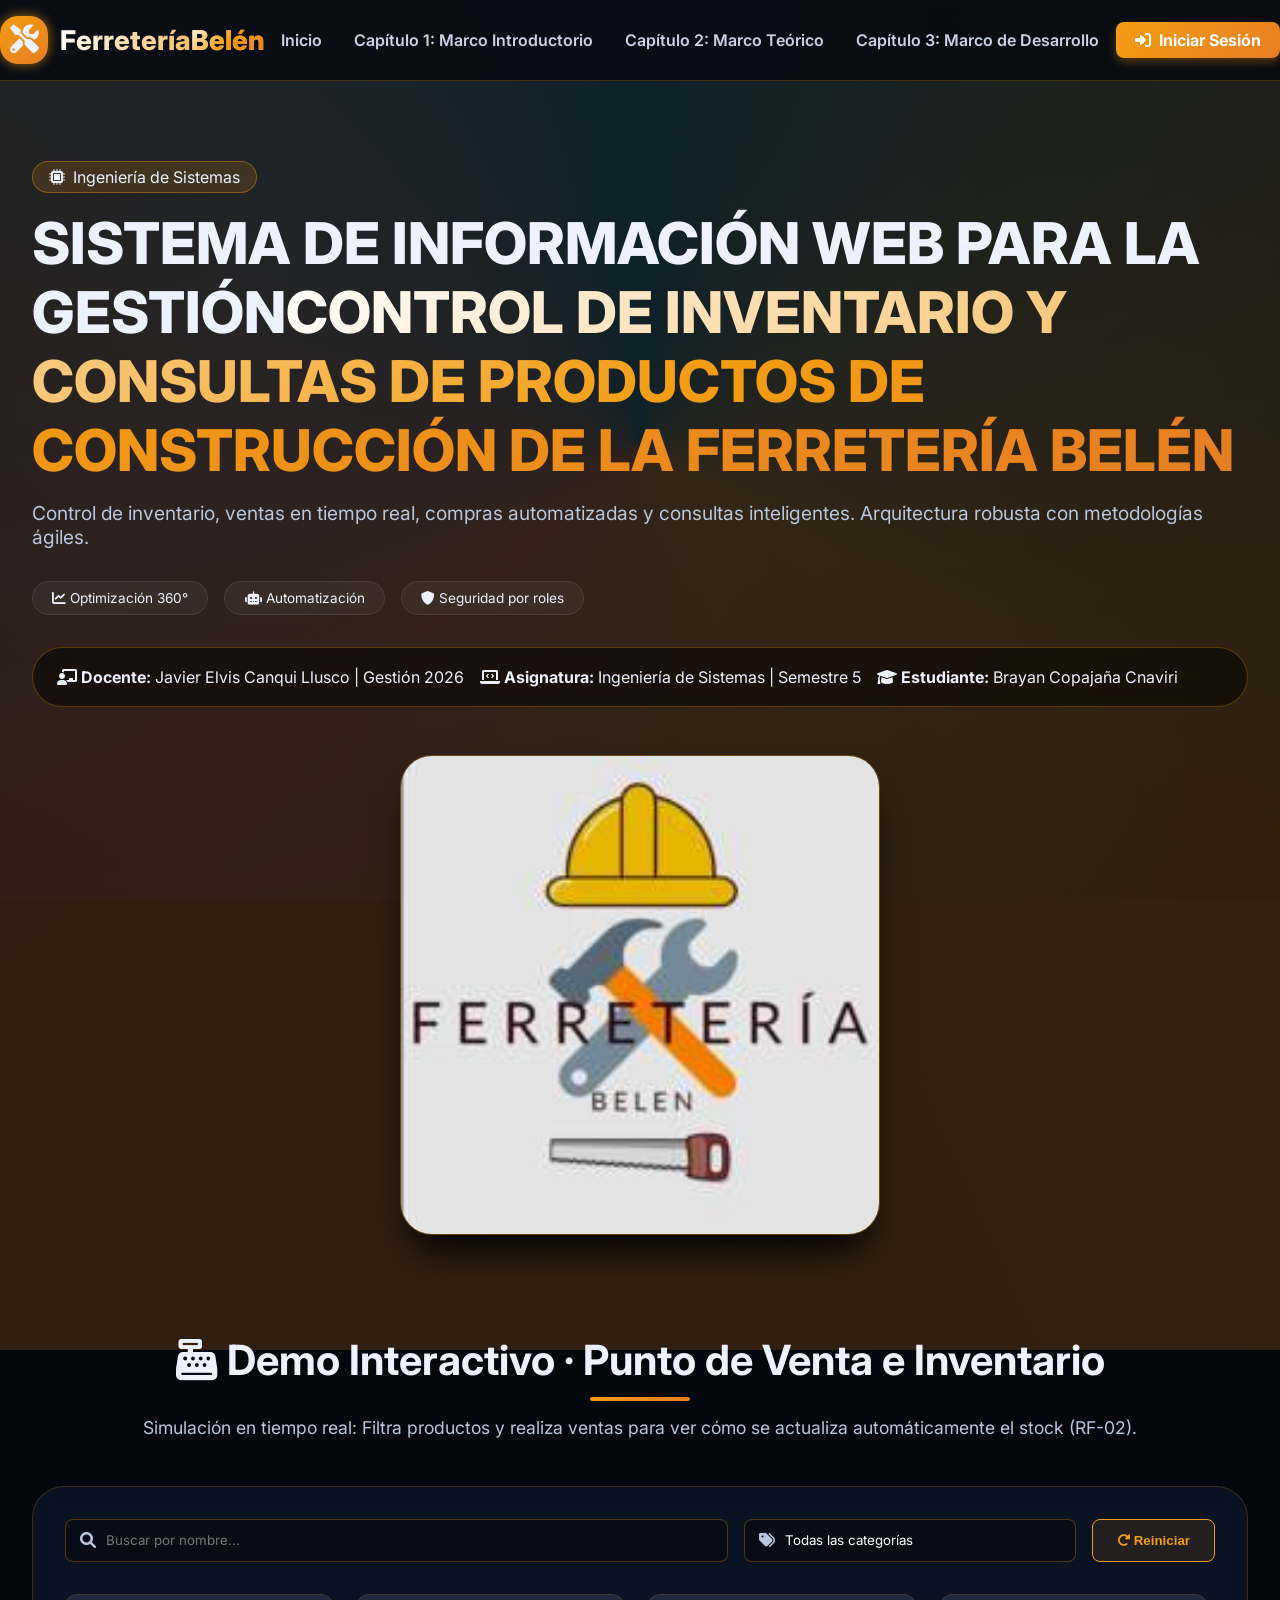
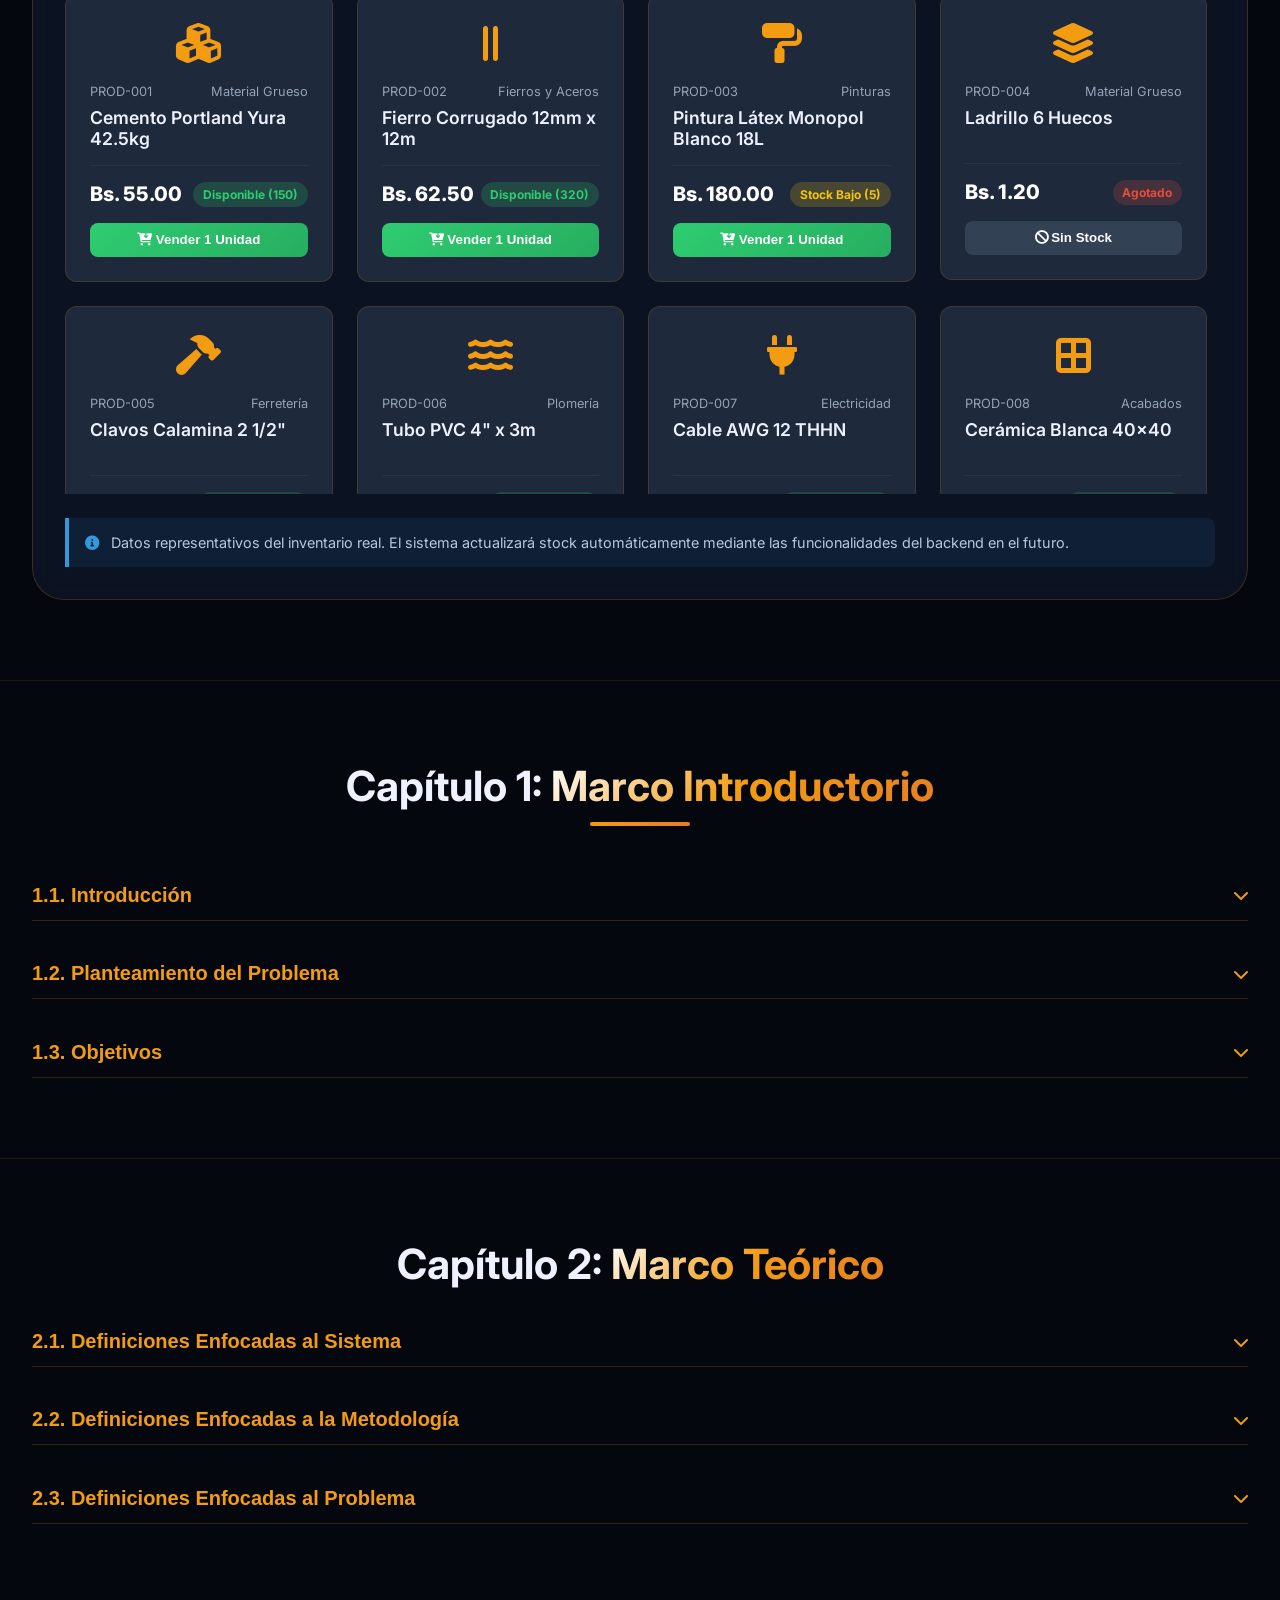
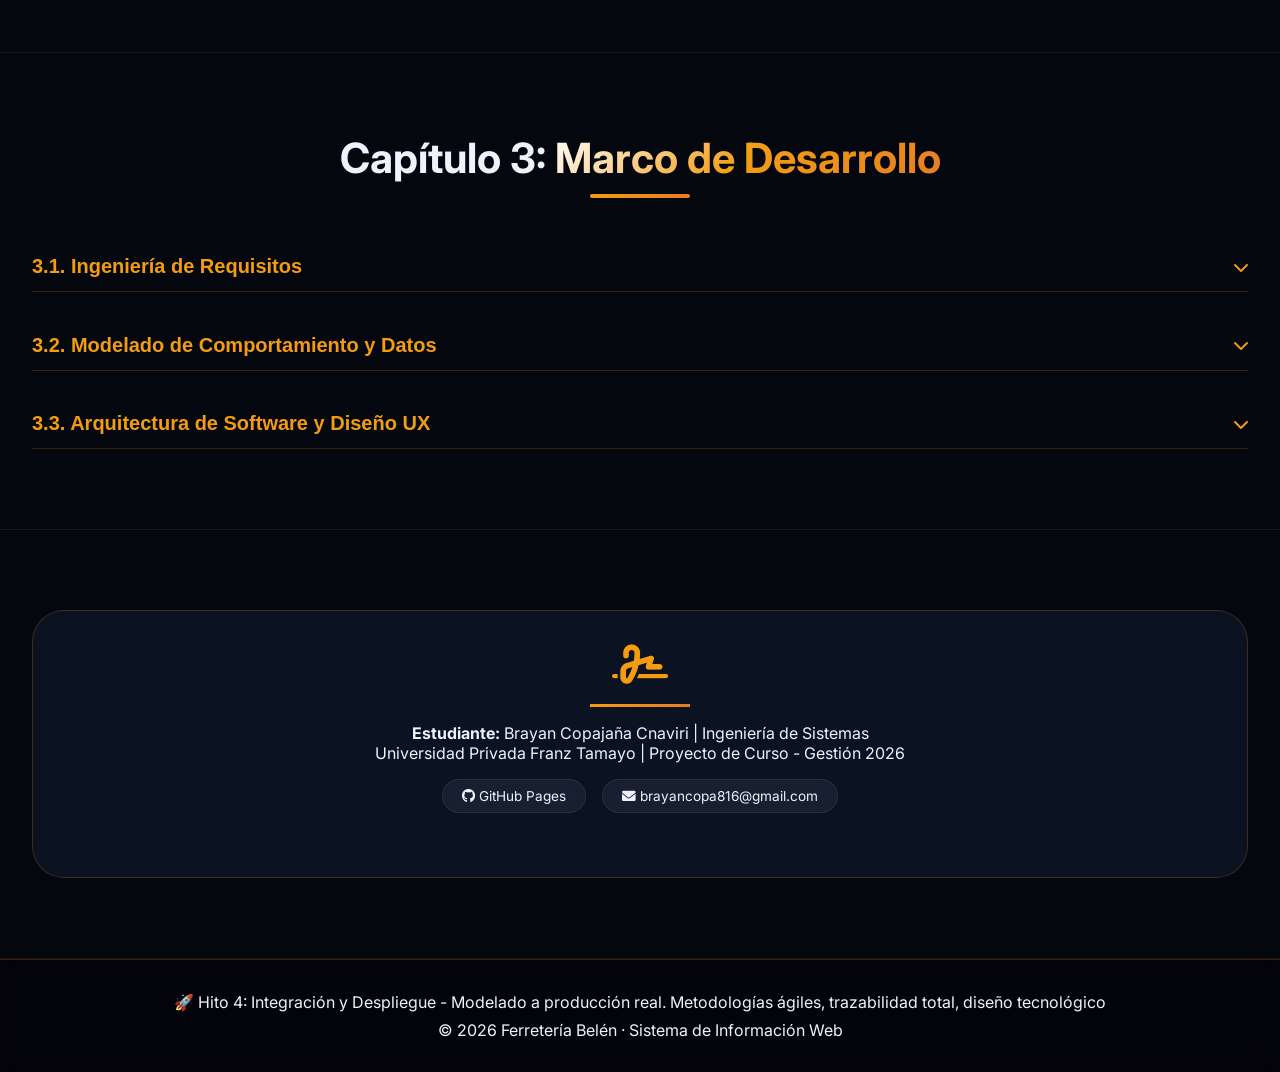
==== commit 9653be3d: "Update index.html" ====
--- a/index.html
+++ b/index.html
@@ -58,7 +58,7 @@
                 </div>
             </div>
             <div class="hero-img">
-                <img src="assets/img/logo.jpg" alt="Dashboard Ferretería">
+                <img src="assets/img/Logo.jpg" alt="Dashboard Ferretería">
             </div>
         </div>
     </section>
@@ -1287,4 +1287,4 @@
 });
 </script>
 </body>
-</html>+</html>
